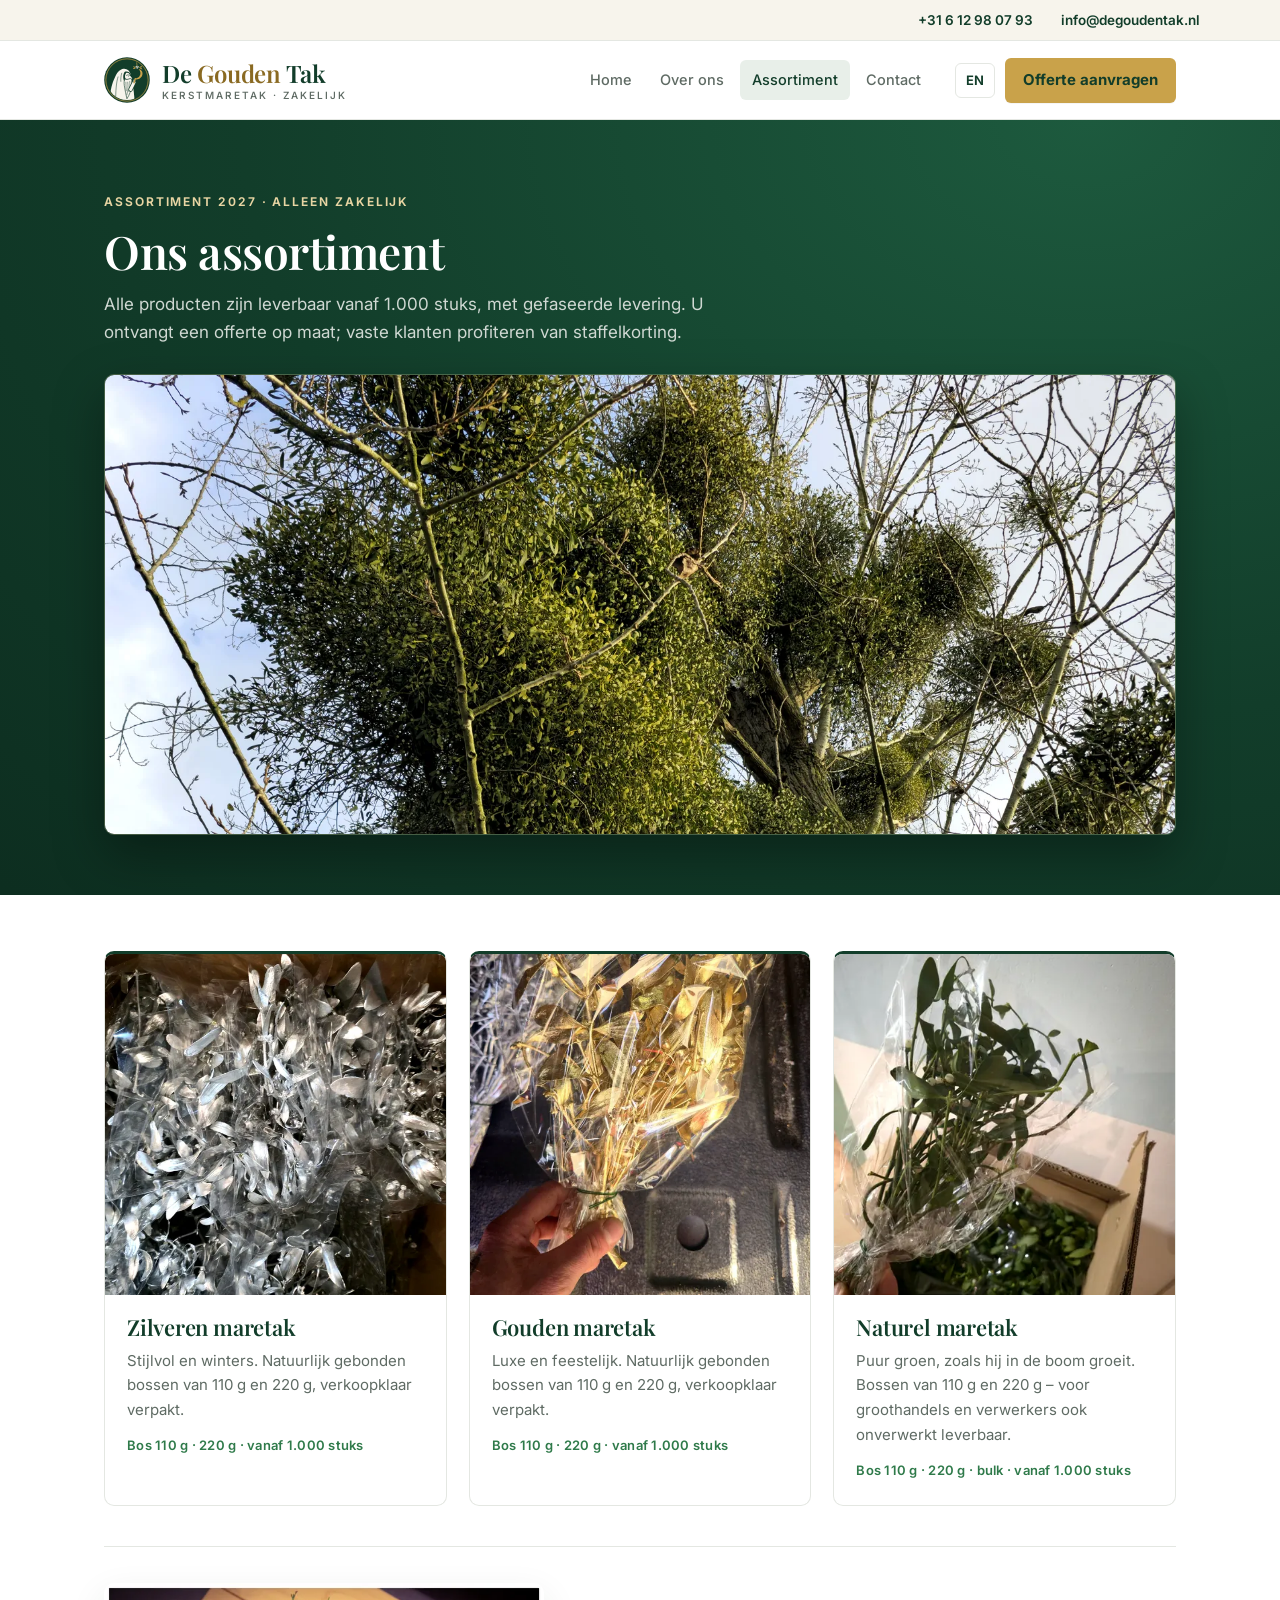
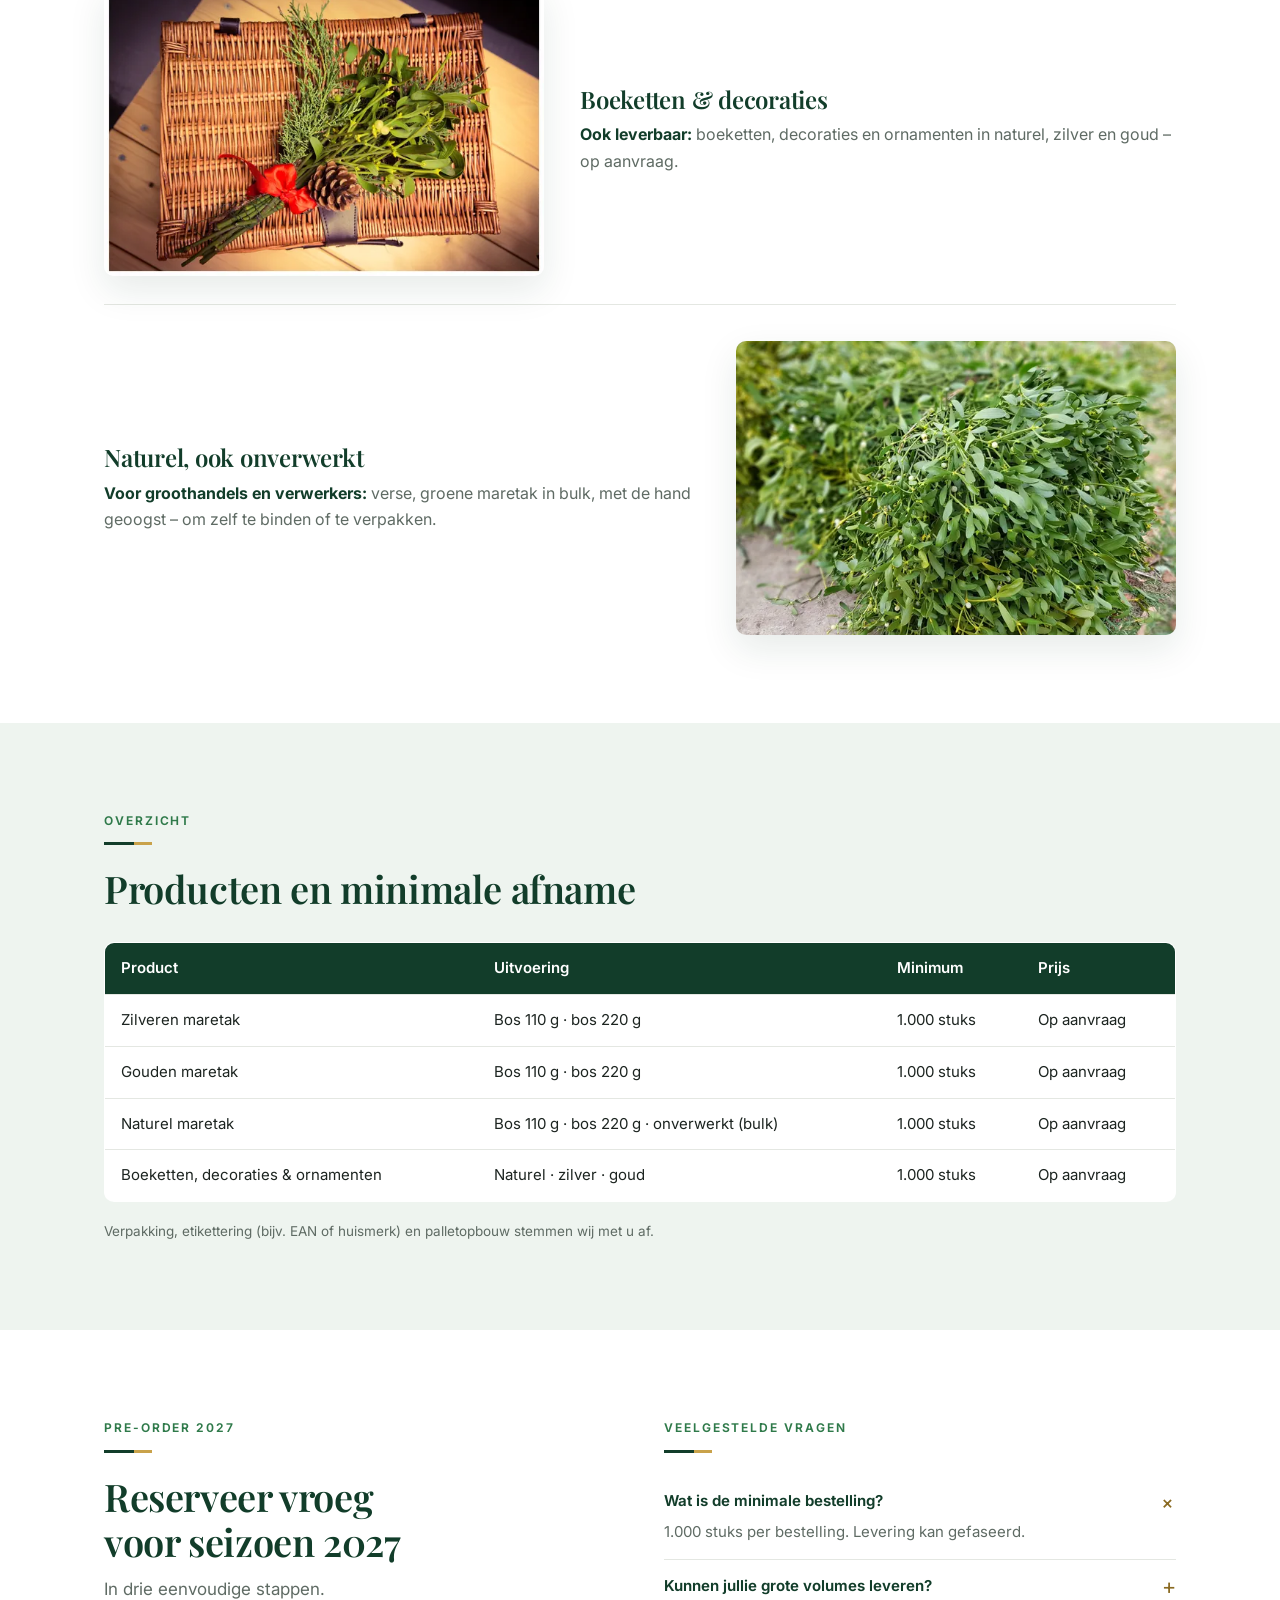
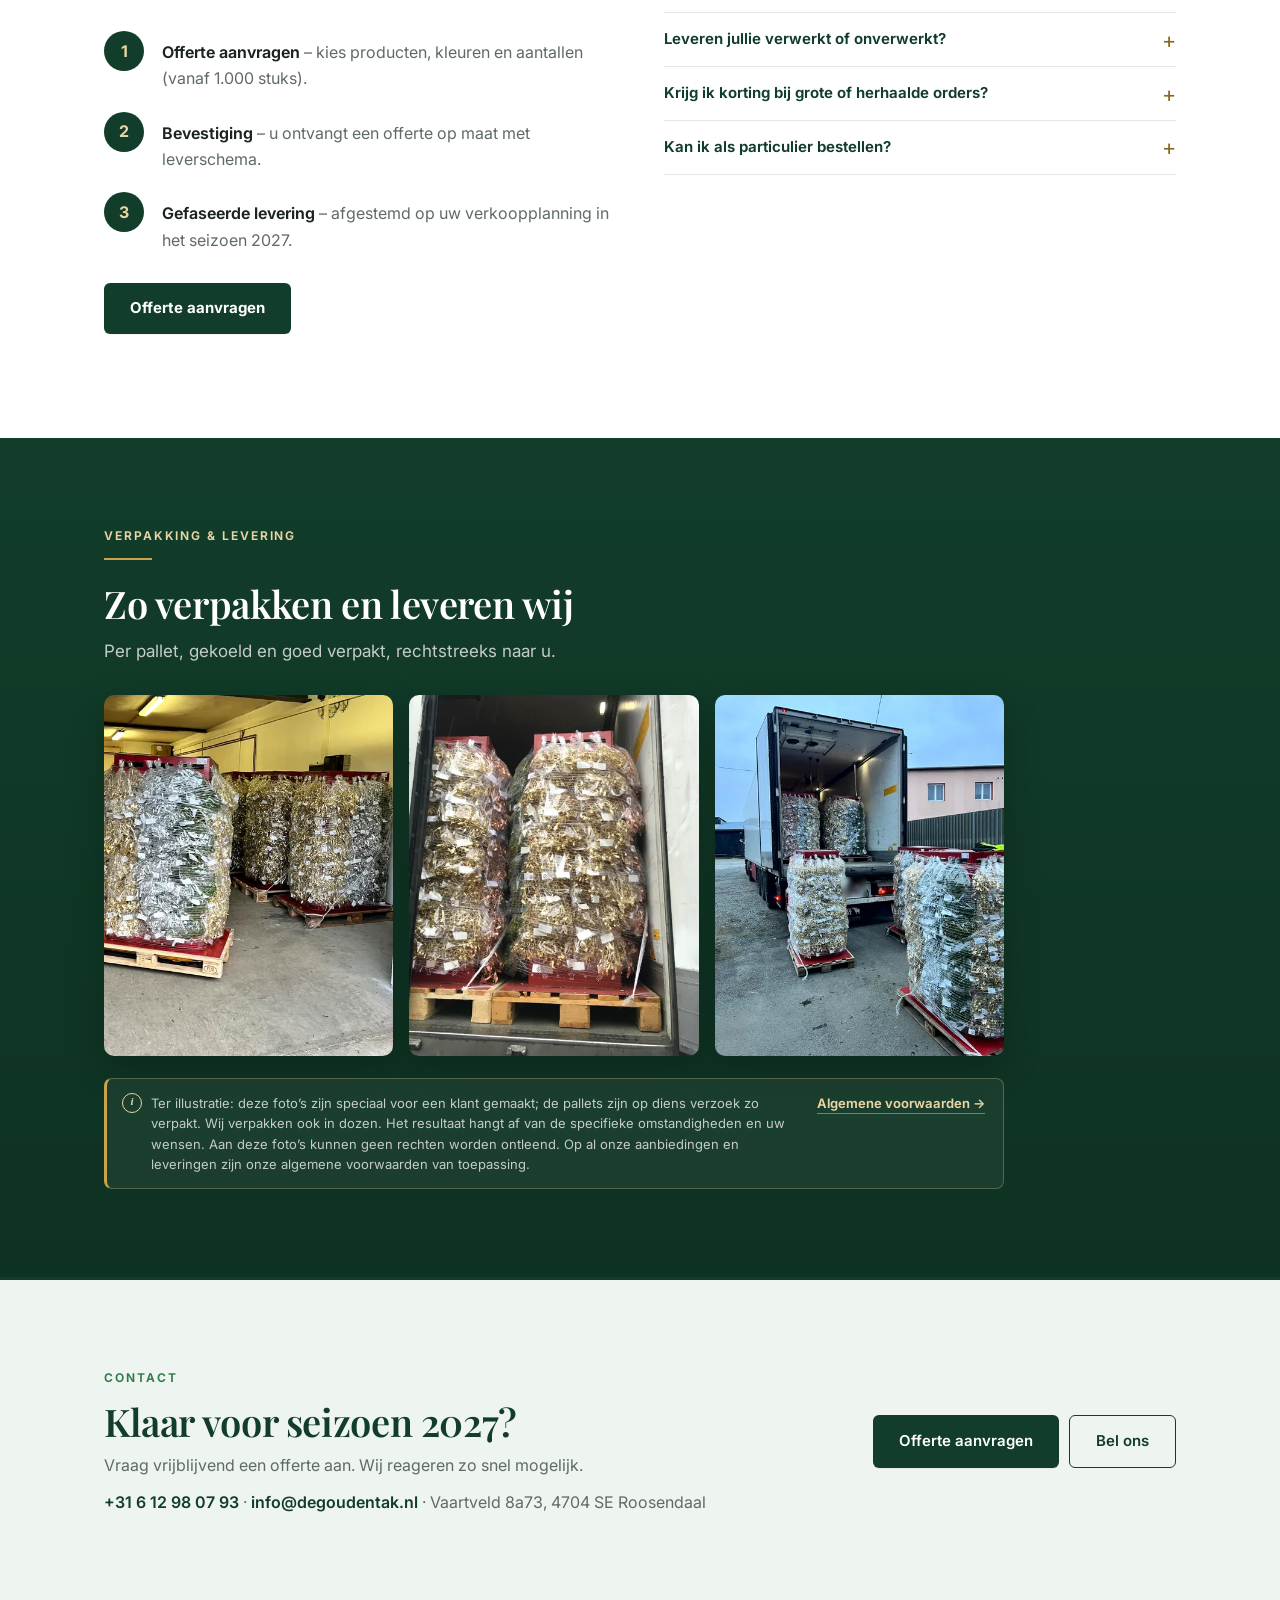
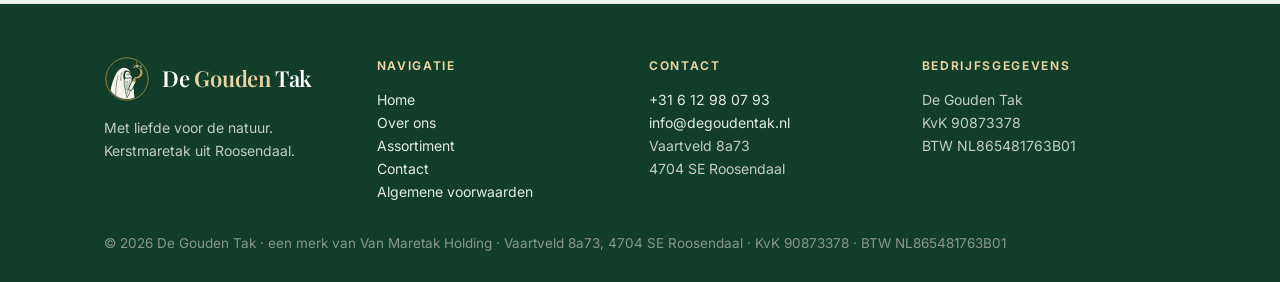
==== assortiment.html @ 0ada5c40 "De Gouden Tak – static site (publish build, no video)" ====
<!doctype html><html lang="nl"><head><meta charset="utf-8"><meta name="viewport" content="width=device-width,initial-scale=1">
<title>Assortiment | De Gouden Tak</title><meta name="description" content="De Gouden Tak levert natuurlijk gebonden kerstmaretak – naturel, zilver en goud – aan retail en groothandel in de Benelux.">
<link rel="preload" href="fonts/playfair-display-var.woff2" as="font" type="font/woff2" crossorigin><link rel="preload" href="fonts/inter-var.woff2" as="font" type="font/woff2" crossorigin>
<link rel="icon" href="brand/favicon.svg" type="image/svg+xml"><link rel="icon" href="brand/favicon.ico" sizes="48x48"><link rel="apple-touch-icon" href="brand/apple-touch-icon.png"><meta name="theme-color" content="#123d2a">
<link rel="stylesheet" href="style.css"><script src="app.js" defer></script></head><body class="pg-inner">
<div class="topbar"><div class="wrap"><a href="tel:+31612980793">+31 6 12 98 07 93</a><a href="mailto:info@degoudentak.nl">info@degoudentak.nl</a></div></div>
<header><div class="wrap"><a class="logo" href="index.html"><img class="emblem" src="brand/druid-emblem.svg" width="46" height="46" alt=""><span class="lt">De <span>Gouden</span> Tak<small><span class="nl">Kerstmaretak · zakelijk</span><span class="en">Christmas mistletoe · B2B</span></small></span></a>
<nav><a href="index.html" class=""><span class="nl">Home</span><span class="en">Home</span></a><a href="over-ons.html" class=""><span class="nl">Over ons</span><span class="en">About us</span></a><a href="assortiment.html" class="active"><span class="nl">Assortiment</span><span class="en">Range</span></a><a href="contact.html" class=""><span class="nl">Contact</span><span class="en">Contact</span></a></nav><div class="hdr-act"><button class="lang" type="button" aria-label="Taal / language">EN</button><a class="btn" href="contact.html"><span class="nl">Offerte aanvragen</span><span class="en">Request a quote</span></a></div></div></header>
<main><section class="page-hero"><div class="wrap"><div class="eyebrow"><span class="nl">Assortiment 2027 · alleen zakelijk</span><span class="en">Range 2027 · business only</span></div><h1><span class="nl">Ons assortiment</span><span class="en">Our range</span></h1>
<p><span class="nl">Alle producten zijn leverbaar vanaf 1.000 stuks, met gefaseerde levering. U ontvangt een offerte op maat; vaste klanten profiteren van staffelkorting.</span><span class="en">All products are available from 1,000 pieces with phased delivery. You receive a tailored quote; regular customers benefit from volume discounts.</span></p>
<div class="ph-img ph-tree"><picture><source type="image/webp" srcset="img/thumb/banner-boom.webp 800w, img/banner-boom.webp 1600w" sizes="(max-width:1200px) 100vw, 1072px"><img src="img/thumb/banner-boom.jpg" srcset="img/thumb/banner-boom.jpg 800w, img/banner-boom.jpg 1600w" sizes="(max-width:1200px) 100vw, 1072px" width="1600" height="683" alt="Maretak hoog in de kruin van een boom" class="" fetchpriority="high" decoding="async"></picture></div></div></section>
<section class="white" style="padding-top:8px"><div class="wrap"><div class="grid3"><article class="card"><figure><picture><source type="image/webp" srcset="img/thumb/c-zilver.webp 600w, img/c-zilver.webp 1184w" sizes="(max-width:980px) 100vw, 360px"><img src="img/thumb/c-zilver.jpg" srcset="img/thumb/c-zilver.jpg 600w, img/c-zilver.jpg 1184w" sizes="(max-width:980px) 100vw, 360px" width="1184" height="1175" alt="Zilveren maretak, verpakt per bos" class="" loading="eager" decoding="async"></picture></figure><div class="body"><h3><span class="nl">Zilveren maretak</span><span class="en">Silver mistletoe</span></h3><p><span class="nl">Stijlvol en winters. Natuurlijk gebonden bossen van 110 g en 220 g, verkoopklaar verpakt.</span><span class="en">Stylish and wintry. Naturally bound bunches of 110 g and 220 g, packed retail-ready.</span></p><p class="spec"><span class="nl">Bos 110 g · 220 g</span><span class="en">Bunch 110 g · 220 g</span> · <span class="nl">vanaf 1.000 stuks</span><span class="en">from 1,000 pcs</span></p></div></article><article class="card"><figure><picture><source type="image/webp" srcset="img/thumb/bos-goud.webp 600w, img/bos-goud.webp 1200w" sizes="(max-width:980px) 100vw, 360px"><img src="img/thumb/bos-goud.jpg" srcset="img/thumb/bos-goud.jpg 600w, img/bos-goud.jpg 1200w" sizes="(max-width:980px) 100vw, 360px" width="1200" height="1130" alt="Gouden bos maretak" class="" loading="eager" decoding="async"></picture></figure><div class="body"><h3><span class="nl">Gouden maretak</span><span class="en">Gold mistletoe</span></h3><p><span class="nl">Luxe en feestelijk. Natuurlijk gebonden bossen van 110 g en 220 g, verkoopklaar verpakt.</span><span class="en">Luxurious and festive. Naturally bound bunches of 110 g and 220 g, packed retail-ready.</span></p><p class="spec"><span class="nl">Bos 110 g · 220 g</span><span class="en">Bunch 110 g · 220 g</span> · <span class="nl">vanaf 1.000 stuks</span><span class="en">from 1,000 pcs</span></p></div></article><article class="card"><figure><picture><source type="image/webp" srcset="img/thumb/bos-naturel.webp 459w, img/bos-naturel.webp 1224w" sizes="(max-width:980px) 100vw, 360px"><img src="img/thumb/bos-naturel.jpg" srcset="img/thumb/bos-naturel.jpg 459w, img/bos-naturel.jpg 1224w" sizes="(max-width:980px) 100vw, 360px" width="1224" height="1600" alt="Naturel groene maretak, gebonden bos in folie" class="" loading="eager" decoding="async"></picture></figure><div class="body"><h3><span class="nl">Naturel maretak</span><span class="en">Natural mistletoe</span></h3><p><span class="nl">Puur groen, zoals hij in de boom groeit. Bossen van 110 g en 220 g – voor groothandels en verwerkers ook onverwerkt leverbaar.</span><span class="en">Pure green, just as it grows in the tree. Bunches of 110 g and 220 g – also available unprocessed for wholesalers and processors.</span></p><p class="spec"><span class="nl">Bos 110 g · 220 g · bulk</span><span class="en">Bunch 110 g · 220 g · bulk</span> · <span class="nl">vanaf 1.000 stuks</span><span class="en">from 1,000 pcs</span></p></div></article></div>
<div class="decor"><figure class=""><picture><source type="image/webp" srcset="img/thumb/decor-dienblad.webp 600w, img/decor-dienblad.webp 1200w" sizes="(max-width:720px) 100vw, 440px"><img src="img/decor-dienblad.jpg" srcset="img/thumb/decor-dienblad.jpg 600w, img/decor-dienblad.jpg 1200w" sizes="(max-width:720px) 100vw, 440px" width="1200" height="800" alt="Bos maretak met dennengroen, rode strik en dennenappel op een rieten mand" loading="eager" decoding="async"></picture></figure><div><h3><span class="nl">Boeketten & decoraties</span><span class="en">Bouquets & decorations</span></h3>
<p><span class="nl"><b>Ook leverbaar:</b> boeketten, decoraties en ornamenten in naturel, zilver en goud – op aanvraag.</span><span class="en"><b>Also available:</b> bouquets, decorations and ornaments in natural, silver and gold – on request.</span></p></div></div>
<div class="decor rev"><div><h3><span class="nl">Naturel, ook onverwerkt</span><span class="en">Natural, also unprocessed</span></h3>
<p><span class="nl"><b>Voor groothandels en verwerkers:</b> verse, groene maretak in bulk, met de hand geoogst – om zelf te binden of te verpakken.</span><span class="en"><b>For wholesalers and processors:</b> fresh green mistletoe in bulk, hand-harvested – to bind or pack yourself.</span></p></div><figure class=""><picture><source type="image/webp" srcset="img/thumb/bulk-onverwerkt.webp 600w, img/bulk-onverwerkt.webp 1600w" sizes="(max-width:720px) 100vw, 440px"><img src="img/bulk-onverwerkt.jpg" srcset="img/thumb/bulk-onverwerkt.jpg 600w, img/bulk-onverwerkt.jpg 1600w" sizes="(max-width:720px) 100vw, 440px" width="1600" height="1429" alt="Vers geoogste, onverwerkte groene maretak" loading="eager" decoding="async"></picture></figure></div></div></section>
<section class="cream"><div class="wrap"><div class="eyebrow"><span class="nl">Overzicht</span><span class="en">Overview</span></div><hr class="rule"><h2><span class="nl">Producten en minimale afname</span><span class="en">Products and minimum order</span></h2><div style="height:20px"></div>
<div class="tbl"><table><tr><th>Product</th><th><span class="nl">Uitvoering</span><span class="en">Format</span></th><th><span class="nl">Minimum</span><span class="en">Minimum</span></th><th><span class="nl">Prijs</span><span class="en">Price</span></th></tr><tr><td><span class="nl">Zilveren maretak</span><span class="en">Silver mistletoe</span></td><td><span class="nl">Bos 110 g · bos 220 g</span><span class="en">Bunch 110 g · bunch 220 g</span></td><td><span class="nl">1.000 stuks</span><span class="en">1,000 pcs</span></td><td><span class="nl">Op aanvraag</span><span class="en">On request</span></td></tr><tr><td><span class="nl">Gouden maretak</span><span class="en">Gold mistletoe</span></td><td><span class="nl">Bos 110 g · bos 220 g</span><span class="en">Bunch 110 g · bunch 220 g</span></td><td><span class="nl">1.000 stuks</span><span class="en">1,000 pcs</span></td><td><span class="nl">Op aanvraag</span><span class="en">On request</span></td></tr><tr><td><span class="nl">Naturel maretak</span><span class="en">Natural mistletoe</span></td><td><span class="nl">Bos 110 g · bos 220 g · onverwerkt (bulk)</span><span class="en">Bunch 110 g · bunch 220 g · unprocessed (bulk)</span></td><td><span class="nl">1.000 stuks</span><span class="en">1,000 pcs</span></td><td><span class="nl">Op aanvraag</span><span class="en">On request</span></td></tr><tr><td><span class="nl">Boeketten, decoraties & ornamenten</span><span class="en">Bouquets, decorations & ornaments</span></td><td><span class="nl">Naturel · zilver · goud</span><span class="en">Natural · silver · gold</span></td><td><span class="nl">1.000 stuks</span><span class="en">1,000 pcs</span></td><td><span class="nl">Op aanvraag</span><span class="en">On request</span></td></tr></table></div>
<p class="note"><span class="nl">Verpakking, etikettering (bijv. EAN of huismerk) en palletopbouw stemmen wij met u af.</span><span class="en">Packaging, labelling (e.g. EAN or private label) and pallet configuration are agreed with you.</span></p></div></section>
<section class="white"><div class="wrap grid2"><div><div class="eyebrow">Pre-order 2027</div><hr class="rule"><h2><span class="nl">Reserveer vroeg voor seizoen 2027</span><span class="en">Reserve early for the 2027 season</span></h2><p class="sec-intro" style="margin-bottom:28px"><span class="nl">In drie eenvoudige stappen.</span><span class="en">In three simple steps.</span></p><ol class="steps">
<li><span class="nl"><b>Offerte aanvragen</b> – kies producten, kleuren en aantallen (vanaf 1.000 stuks).</span><span class="en"><b>Request a quote</b> – choose products, colours and quantities (from 1,000 pieces).</span></li>
<li><span class="nl"><b>Bevestiging</b> – u ontvangt een offerte op maat met leverschema.</span><span class="en"><b>Confirmation</b> – you receive a tailored quote with a delivery schedule.</span></li>
<li><span class="nl"><b>Gefaseerde levering</b> – afgestemd op uw verkoopplanning in het seizoen 2027.</span><span class="en"><b>Phased delivery</b> – aligned with your sales planning for the 2027 season.</span></li></ol>
<p style="margin-top:30px"><a class="btn dark" href="contact.html"><span class="nl">Offerte aanvragen</span><span class="en">Request a quote</span></a></p></div>
<div><div class="eyebrow"><span class="nl">Veelgestelde vragen</span><span class="en">FAQ</span></div><hr class="rule">
<details open><summary><span class="nl">Wat is de minimale bestelling?</span><span class="en">What is the minimum order?</span></summary><span class="nl">1.000 stuks per bestelling. Levering kan gefaseerd.</span><span class="en">1,000 pieces per order. Delivery can be phased.</span></details>
<details><summary><span class="nl">Kunnen jullie grote volumes leveren?</span><span class="en">Can you supply large volumes?</span></summary><span class="nl">Ja, wij kunnen meer dan 100.000 stuks verwerken.</span><span class="en">Yes, we can process over 100,000 pieces.</span></details>
<details><summary><span class="nl">Leveren jullie verwerkt of onverwerkt?</span><span class="en">Do you supply processed or unprocessed?</span></summary><span class="nl">Beide. Geef uw voorkeur aan in de offerteaanvraag.</span><span class="en">Both. State your preference in the quote request.</span></details>
<details><summary><span class="nl">Krijg ik korting bij grote of herhaalde orders?</span><span class="en">Do I get a discount on large or repeat orders?</span></summary><span class="nl">Ja, vaste klanten ontvangen staffelkorting.</span><span class="en">Yes, regular customers receive volume discounts.</span></details>
<details><summary><span class="nl">Kan ik als particulier bestellen?</span><span class="en">Can I order as a private person?</span></summary><span class="nl">Nee, wij leveren uitsluitend aan bedrijven.</span><span class="en">No, we supply businesses only.</span></details></div></div></section>
<section class="pallets pal-bottom"><div class="wrap"><div class="eyebrow"><span class="nl">Verpakking & levering</span><span class="en">Packing & delivery</span></div><hr class="rule"><h2><span class="nl">Zo verpakken en leveren wij</span><span class="en">How we pack and deliver</span></h2>
<p class="sec-intro"><span class="nl">Per pallet, gekoeld en goed verpakt, rechtstreeks naar u.</span><span class="en">By the pallet, refrigerated and well packed, straight to you.</span></p>
<div class="pal-strip"><figure class=""><picture><source type="image/webp" srcset="img/thumb/palet-magazijn.webp 480w, img/palet-magazijn.webp 880w" sizes="(max-width:720px) 80vw, 360px"><img src="img/palet-magazijn.jpg" srcset="img/thumb/palet-magazijn.jpg 480w, img/palet-magazijn.jpg 880w" sizes="(max-width:720px) 80vw, 360px" width="880" height="1100" alt="Pallets met gouden en zilveren maretakbossen in ons magazijn" loading="eager" decoding="async"></picture></figure><figure class=""><picture><source type="image/webp" srcset="img/thumb/palet-trailer.webp 480w, img/palet-trailer.webp 880w" sizes="(max-width:720px) 80vw, 360px"><img src="img/palet-trailer.jpg" srcset="img/thumb/palet-trailer.jpg 480w, img/palet-trailer.jpg 880w" sizes="(max-width:720px) 80vw, 360px" width="880" height="1100" alt="Twee volle pallets maretak in een koelwagen" loading="eager" decoding="async"></picture></figure><figure class=""><picture><source type="image/webp" srcset="img/thumb/palet-laden.webp 480w, img/palet-laden.webp 880w" sizes="(max-width:720px) 80vw, 360px"><img src="img/palet-laden.jpg" srcset="img/thumb/palet-laden.jpg 480w, img/palet-laden.jpg 880w" sizes="(max-width:720px) 80vw, 360px" width="880" height="1100" alt="Pallets maretak worden buiten in de vrachtwagen geladen" loading="eager" decoding="async"></picture></figure></div><div class="pal-legal"><p><span class="nl">Ter illustratie: deze foto’s zijn speciaal voor een klant gemaakt; de pallets zijn op diens verzoek zo verpakt. Wij verpakken ook in dozen. Het resultaat hangt af van de specifieke omstandigheden en uw wensen. Aan deze foto’s kunnen geen rechten worden ontleend. Op al onze aanbiedingen en leveringen zijn onze algemene voorwaarden van toepassing.</span><span class="en">For illustration only: these photos were taken specially for a customer; the pallets were packed this way at their request. We also pack in boxes. The result depends on the specific circumstances and your wishes. No rights can be derived from these photos. Our general terms and conditions apply to all our offers and deliveries.</span></p>
<a href="voorwaarden.html"><span class="nl">Algemene voorwaarden</span><span class="en">General terms and conditions</span> →</a></div></div></section>
<section class="band"><div class="wrap inner"><div><div class="eyebrow">Contact</div><h2><span class="nl">Klaar voor seizoen 2027?</span><span class="en">Ready for the 2027 season?</span></h2>
<p><span class="nl">Vraag vrijblijvend een offerte aan. Wij reageren zo snel mogelijk.</span><span class="en">Request a no-obligation quote. We will get back to you as soon as possible.</span></p>
<p style="margin-top:10px"><a href="tel:+31612980793">+31 6 12 98 07 93</a> · <a href="mailto:info@degoudentak.nl">info@degoudentak.nl</a> · Vaartveld 8a73, 4704 SE Roosendaal</p></div>
<div class="acts"><a class="btn dark" href="contact.html"><span class="nl">Offerte aanvragen</span><span class="en">Request a quote</span></a><a class="btn ghost-ink" href="tel:+31612980793"><span class="nl">Bel ons</span><span class="en">Call us</span></a></div></div></section></main>
<footer><div class="wrap"><div class="grid4">
<div><div class="logo"><img class="emblem" src="brand/druid-emblem.svg" width="44" height="44" alt=""><span class="lt">De <span>Gouden</span> Tak</span></div><p><span class="nl">Met liefde voor de natuur.<br>Kerstmaretak uit Roosendaal.</span><span class="en">With love for nature.<br>Christmas mistletoe from Roosendaal.</span></p></div>
<div><h4><span class="nl">Navigatie</span><span class="en">Navigation</span></h4><a href="index.html"><span class="nl">Home</span><span class="en">Home</span></a><br><a href="over-ons.html"><span class="nl">Over ons</span><span class="en">About us</span></a><br><a href="assortiment.html"><span class="nl">Assortiment</span><span class="en">Range</span></a><br><a href="contact.html"><span class="nl">Contact</span><span class="en">Contact</span></a><br><a href="voorwaarden.html"><span class="nl">Algemene voorwaarden</span><span class="en">Terms and conditions</span></a></div>
<div><h4>Contact</h4><a href="tel:+31612980793">+31 6 12 98 07 93</a><br><a href="mailto:info@degoudentak.nl">info@degoudentak.nl</a><br>Vaartveld 8a73<br>4704 SE Roosendaal</div>
<div><h4><span class="nl">Bedrijfsgegevens</span><span class="en">Company details</span></h4>De Gouden Tak<br><span class="nl">KvK</span><span class="en">CoC</span> 90873378<br><span class="nl">BTW</span><span class="en">VAT</span> NL865481763B01</div>
</div><p class="note">© 2026 De Gouden Tak · <span class="nl">een merk van</span><span class="en">a brand of</span> Van Maretak Holding · Vaartveld 8a73, 4704 SE Roosendaal · <span class="nl">KvK</span><span class="en">CoC</span> 90873378 · <span class="nl">BTW</span><span class="en">VAT</span> NL865481763B01</p></div></footer>
</body></html>
---- style.css ----
@font-face{font-family:"Playfair Display";src:url(fonts/playfair-display-var.woff2) format("woff2-variations"),url(fonts/playfair-display-var.woff2) format("woff2");font-weight:400 900;font-style:normal;font-display:swap}
@font-face{font-family:"Playfair Display";src:url(fonts/playfair-display-italic-var.woff2) format("woff2-variations"),url(fonts/playfair-display-italic-var.woff2) format("woff2");font-weight:400 900;font-style:italic;font-display:swap}
@font-face{font-family:Inter;src:url(fonts/inter-var.woff2) format("woff2-variations"),url(fonts/inter-var.woff2) format("woff2");font-weight:100 900;font-style:normal;font-display:swap}

:root{
  --green:#123d2a; --green-mid:#1a4f37; --green-soft:#e8efe9;
  --gold:#c9a24a; --gold-soft:#e8d5a3; --gold-ink:#8a6a22;
  --cream:#f7f4ec; --cream2:#fbf9f3; --white:#fff;
  --ink:#1c2420; --muted:#5f6b64; --line:#e4e7e2;
  --r:10px; --shadow:0 14px 36px rgba(18,61,42,.10);
  --space: clamp(48px, 7vw, 88px);
}
*{box-sizing:border-box}html{scroll-behavior:smooth}
body{margin:0;font-family:Inter,system-ui,sans-serif;color:var(--ink);background:#fff;line-height:1.65;font-size:16px;-webkit-font-smoothing:antialiased}
h1,h2,h3{text-wrap:balance}
h1,h2,h3,.logo{font-family:"Playfair Display",Georgia,serif;font-weight:600;line-height:1.18;letter-spacing:-.01em}
a{color:inherit}img{max-width:100%;height:auto;display:block}
.wrap{max-width:1120px;margin:auto;padding:0 24px}
.eyebrow{color:var(--gold-ink);text-transform:uppercase;letter-spacing:.16em;font-size:12px;font-weight:650;margin:0 0 12px}

/* top */
.topbar{background:var(--cream);border-bottom:1px solid var(--line);font-size:13.5px}
.topbar .wrap{display:flex;justify-content:flex-end;gap:28px;padding:9px 0;flex-wrap:wrap}
.topbar a{color:var(--green);text-decoration:none;font-weight:600}.topbar a:hover{color:var(--gold-ink)}
header{background:var(--white);border-bottom:1px solid var(--line);position:sticky;top:0;z-index:20}
header .wrap{display:flex;align-items:center;justify-content:space-between;height:78px;gap:16px}
.logo{display:flex;align-items:center;gap:12px;text-decoration:none;color:var(--green);font-size:24px}
.logo .emblem{width:46px;height:46px;flex:none}
.logo .lt>span{color:var(--gold-ink)}
.logo small{display:block;font-family:Inter,system-ui,sans-serif;font-size:10px;letter-spacing:.2em;text-transform:uppercase;color:var(--muted);font-weight:550;margin-top:2px}
nav{display:flex;align-items:center;gap:4px}
nav a{padding:8px 12px;text-decoration:none;font-size:14.5px;font-weight:500;color:var(--muted);border-radius:6px}
nav a:hover,nav a.active{color:var(--green);background:var(--green-soft)}
.lang{margin-left:6px;border:1px solid var(--line);background:var(--white);color:var(--green);border-radius:6px;padding:6px 10px;cursor:pointer;font:inherit;font-size:13px;font-weight:650}
.lang:hover{border-color:var(--gold)}

.btn{display:inline-flex;align-items:center;justify-content:center;gap:8px;background:var(--gold);color:var(--green);padding:13px 26px;border-radius:6px;font-weight:700;text-decoration:none;border:0;cursor:pointer;font-size:15px;font-family:inherit;transition:background .15s,transform .15s,box-shadow .15s;box-shadow:0 1px 0 rgba(0,0,0,.04)}
.btn:hover{background:var(--gold-soft);transform:translateY(-1px)}
.btn.ghost{background:transparent;border:1.5px solid rgba(255,255,255,.55);color:#fff;box-shadow:none}
.btn.ghost:hover{background:rgba(255,255,255,.12);border-color:#fff}
.btn.ghost-ink{background:transparent;border:1.5px solid var(--green);color:var(--green);box-shadow:none}
.btn.ghost-ink:hover{background:var(--green-soft)}
.btn.dark{background:var(--green);color:#fff}.btn.dark:hover{background:var(--green-mid)}
.hdr-act{display:flex;align-items:center;gap:10px}.hdr-act .btn{padding:10px 18px}
header nav{margin-left:auto}

/* hero – full bleed */
.hero{position:relative;min-height:min(78vh,720px);display:flex;align-items:flex-end;color:#fff;overflow:hidden;background:var(--green)}
.hero-media{position:absolute;inset:0}
.hero-media picture,.hero-media img{width:100%;height:100%;object-fit:cover}
.hero-media:after{content:"";position:absolute;inset:0;background:linear-gradient(90deg,rgba(10,30,20,.78) 0%,rgba(10,30,20,.55) 42%,rgba(10,30,20,.18) 75%,rgba(10,30,20,.10) 100%),linear-gradient(0deg,rgba(10,30,20,.45) 0%,rgba(10,30,20,0) 45%)}
.hero .wrap{position:relative;z-index:1;padding:96px 24px 72px;width:100%}
.hero .eyebrow{color:var(--gold-soft)}
.hero h1{font-size:clamp(34px,5.2vw,56px);margin:0 0 16px;max-width:18ch;text-shadow:0 2px 24px rgba(0,0,0,.25)}
.hero .lead{font-size:clamp(16px,1.5vw,19px);max-width:38ch;color:#f0f3f0;margin:0 0 28px;font-weight:450}
.hero .actions{display:flex;flex-wrap:wrap;gap:12px;align-items:center}
.hero .actions .ghost{font-weight:600;font-size:14.5px;padding:12px 18px}

/* sections */
section{padding:var(--space) 0}
section.cream{background:var(--cream)}
section.white{background:var(--white)}
section h2{font-size:clamp(28px,3.4vw,38px);margin:0 0 10px;color:var(--green)}
.sec-intro{max-width:54ch;color:var(--muted);margin:0 0 36px;font-size:17px}
.rule{width:48px;height:2px;background:var(--gold);margin:0 0 22px;border:0}

.grid3{display:grid;grid-template-columns:repeat(3,1fr);gap:22px}
.grid4{display:grid;grid-template-columns:repeat(4,1fr);gap:18px}
.grid2{display:grid;grid-template-columns:1fr 1fr;gap:48px;align-items:start}

.card{background:var(--white);border:1px solid var(--line);border-radius:var(--r);overflow:hidden;display:flex;flex-direction:column}
.card.pad{padding:28px}
.card h3{margin:0;font-size:22px;color:var(--green);display:flex;align-items:center;gap:10px}
.card p{margin:8px 0 0;color:var(--muted);font-size:15px}
.card .body{padding:20px 22px 24px}
.card figure{margin:0}
.card figure img{width:100%;aspect-ratio:1/1;object-fit:cover}
.dot{width:14px;height:14px;border-radius:50%;flex:none;box-shadow:0 0 0 1px rgba(0,0,0,.08)}
.dot.g{background:#2f7a4a}.dot.s{background:linear-gradient(135deg,#e6e9ec,#9aa1a7)}.dot.au{background:linear-gradient(135deg,#f0d78c,#b8892f)}

.note{font-size:13.5px;color:var(--muted);margin:18px 0 0}

/* steps */
.steps{counter-reset:s;list-style:none;padding:0;margin:0;display:grid;gap:20px}
.steps li{counter-increment:s;padding:8px 0 0 58px;min-height:40px;position:relative;color:var(--muted)}
.steps li:before{content:counter(s);position:absolute;left:0;top:0;width:40px;height:40px;border-radius:50%;background:var(--gold);color:var(--green);font-weight:700;font-family:Inter,system-ui,sans-serif;font-size:16px;display:flex;align-items:center;justify-content:center}
.steps b{color:var(--ink);font-weight:650}
.preorder{display:grid;grid-template-columns:1.1fr .9fr;gap:48px;align-items:center}
.preorder figure{margin:0;border-radius:var(--r);overflow:hidden;box-shadow:var(--shadow)}
.preorder figure img{width:100%;aspect-ratio:4/3;object-fit:cover}

/* story strip */
.story figure{margin:0}
.story figure img{width:100%;aspect-ratio:4/5;object-fit:cover;border-radius:var(--r)}
.story figcaption{font-size:13.5px;color:var(--muted);margin-top:10px;line-height:1.45}
.story figcaption b{color:var(--green);font-weight:650;display:block;margin-bottom:2px;font-size:14px}

/* contact band */
.band{background:var(--cream);border-top:1px solid var(--line);border-bottom:1px solid var(--line)}
.band .inner{display:flex;flex-wrap:wrap;align-items:center;justify-content:space-between;gap:24px}
.band h2{margin:0 0 8px}
.band p{margin:0;color:var(--muted)}
.band .acts{display:flex;flex-wrap:wrap;gap:10px}

/* page hero (inner pages) */
.page-hero{padding:clamp(40px,6vw,64px) 0 clamp(28px,4vw,40px);background:var(--white)}
.page-hero h1{font-size:clamp(32px,4vw,46px);color:var(--green);margin:0 0 12px}
.page-hero p{max-width:58ch;color:var(--muted);margin:0 0 28px;font-size:17px}
.page-hero .ph-img{border-radius:var(--r);overflow:hidden;margin-top:8px}
.page-hero .ph-img img{width:100%;aspect-ratio:21/9;object-fit:cover}

/* forms / tables */
form label{display:block;font-size:13.5px;font-weight:650;margin:14px 0 5px;color:var(--green)}
form input,form select,form textarea{width:100%;padding:11px 12px;border:1px solid #cdd3cd;border-radius:6px;font:inherit;background:#fff}
form input:focus,form select:focus,form textarea:focus{outline:2px solid var(--gold-soft);border-color:var(--gold)}
.row{display:grid;grid-template-columns:1fr 1fr;gap:16px}
table{width:100%;border-collapse:collapse;font-size:15px;background:#fff;border-radius:var(--r);overflow:hidden;border:1px solid var(--line)}
th,td{text-align:left;padding:13px 16px;border-bottom:1px solid var(--line)}
th{background:var(--green);color:#fff;font-weight:600}tr:last-child td{border-bottom:0}
.tbl{overflow-x:auto}
details{border-bottom:1px solid var(--line);padding:14px 0}summary{font-weight:650;cursor:pointer;color:var(--green)}

.who{font-size:15px;color:var(--muted);padding:18px 0 0;border-top:1px solid var(--line);margin:32px 0 0}
.who b{color:var(--green);font-weight:650}

footer{background:var(--green);color:#c5ccc7;padding:52px 0 28px;font-size:14px}
footer .grid4 h4{color:var(--gold-soft);margin:0 0 12px;font-family:Inter,system-ui,sans-serif;font-size:12px;letter-spacing:.14em;text-transform:uppercase;font-weight:650}
footer a{color:#e4ebe6;text-decoration:none}footer a:hover{color:var(--gold-soft)}
footer .logo{color:#fff;font-size:22px;margin-bottom:8px}
footer .logo .lt>span{color:var(--gold-soft)}
footer .note{color:#8a958e;margin-top:28px}
.mock{position:fixed;bottom:12px;right:12px;background:#b3261e;color:#fff;font-size:11px;padding:5px 9px;border-radius:4px;z-index:9;opacity:.85;letter-spacing:.02em}

body:not(.en) .en{display:none}body.en .nl{display:none}

@media (max-width:980px){
  .grid3,.preorder,.grid2{grid-template-columns:1fr;gap:28px}
  .grid4{grid-template-columns:1fr 1fr}
  .hero{min-height:min(70vh,620px)}
  .hero .wrap{padding:56px 24px 48px}
}
@media (max-width:720px){
  header .wrap{height:auto;padding:12px 20px 8px;flex-wrap:wrap;gap:10px}
  header nav{order:3;width:100%;margin:0 -8px;overflow-x:auto;white-space:nowrap;-webkit-overflow-scrolling:touch}
  nav a{padding:7px 10px;font-size:14px}
  .hdr-act .btn{display:none}
  .hero{min-height:560px}
  .hero-media:after{background:linear-gradient(180deg,rgba(10,30,20,.30) 0%,rgba(10,30,20,.62) 45%,rgba(10,30,20,.88) 100%)}
  .hero .wrap{padding:120px 20px 40px}
  .card figure img{aspect-ratio:4/3}
  footer .grid4{grid-template-columns:1fr 1fr;gap:28px 20px}footer .grid4>div:first-child{grid-column:1/-1}
  .topbar .wrap{justify-content:center;gap:8px 18px;font-size:12.5px}
  .grid4.story{grid-template-columns:1fr 1fr}
  .row{grid-template-columns:1fr}
  .band .inner{flex-direction:column;align-items:flex-start}
  .page-hero .ph-img img{aspect-ratio:4/3}
}
@media (max-width:480px){
  .logo{font-size:20px}.logo .emblem{width:40px;height:40px}
  .grid4.story{gap:12px}
}
.checks{list-style:none;padding:0;margin:18px 0 0}.checks li{position:relative;padding:10px 0 10px 28px;border-top:1px solid var(--line);color:var(--muted);font-size:15px}
.checks li:first-child{border-top:0}.checks li:before{content:"";position:absolute;left:2px;top:17px;width:12px;height:7px;border-left:2px solid var(--gold);border-bottom:2px solid var(--gold);transform:rotate(-45deg)}
.spec{font-size:13px!important;color:var(--gold-ink)!important;font-weight:600;letter-spacing:.02em;margin-top:12px!important}
.dl{display:grid;grid-template-columns:110px 1fr;gap:10px 16px;margin:0;font-size:15px}.dl dt{color:var(--muted);font-weight:600;font-size:13.5px}.dl dd{margin:0}.dl a{color:var(--green);font-weight:600;text-decoration:none}.dl a:hover{color:var(--gold-ink)}
.band a{color:var(--green);font-weight:600;text-decoration:none}.band a.btn.dark{color:#fff}

/* about split hero */
.page-hero.split .grid2{align-items:center;gap:56px}
.page-hero.split .ph-fig{margin:0;border-radius:var(--r);overflow:hidden;box-shadow:var(--shadow)}
.page-hero.split .ph-fig img{width:100%;aspect-ratio:4/5;max-height:560px;object-fit:cover}
/* FAQ */
summary{list-style:none;display:flex;justify-content:space-between;align-items:center;gap:16px}
summary::-webkit-details-marker{display:none}
summary:after{content:"+";font-weight:400;font-size:22px;line-height:1;color:var(--gold-ink);transition:transform .2s}
details[open] summary:after{transform:rotate(45deg)}
details p,details>span{display:block}
details{color:var(--muted);font-size:15px}
details[open] summary{margin-bottom:6px}
.card{transition:box-shadow .2s,transform .2s}.card:hover{box-shadow:var(--shadow)}
.story figure img{transition:transform .4s}.story figure:hover img{transform:scale(1.015)}
/* pallet strip (home) */
section.pallets{background:var(--green);color:#e4ebe6}
.pallets .eyebrow{color:var(--gold-soft)}
.pallets h2{color:#fff}
.pallets .sec-intro{color:#c5ccc7;margin-bottom:30px}
.pal-strip{display:grid;grid-template-columns:repeat(3,1fr);gap:16px}
.pal-strip figure{margin:0;border-radius:var(--r);overflow:hidden;box-shadow:0 14px 36px rgba(0,0,0,.22);background:#0d2e20}
.pal-strip img{width:100%;height:100%;aspect-ratio:4/5;object-fit:cover}
@media (max-width:720px){
  .pal-strip{grid-template-columns:none;grid-auto-flow:column;grid-auto-columns:78%;overflow-x:auto;scroll-snap-type:x mandatory;-webkit-overflow-scrolling:touch;gap:12px;margin:0 -20px;padding:0 20px 6px;scroll-padding:0 20px}
  .pal-strip figure{scroll-snap-align:start}
}
/* 3-up story strip */
.grid3.story{gap:20px}
@media (max-width:980px){.grid3.story{grid-template-columns:repeat(3,1fr);gap:14px}}
@media (max-width:720px){
  .grid3.story{grid-template-columns:none;grid-auto-flow:column;grid-auto-columns:72%;overflow-x:auto;scroll-snap-type:x mandatory;-webkit-overflow-scrolling:touch;margin:0 -20px;padding:0 20px 6px;scroll-padding:0 20px}
  .grid3.story figure{scroll-snap-align:start}
}
/* pallet hero: keep text readable */
.hero-media img{object-position:center 40%}
/* sfeer gallery (home) */
.sfeer-grid{display:grid;grid-template-columns:2fr 1fr 1fr;grid-template-rows:250px 250px;grid-template-areas:"a b d" "a c d";gap:14px}
.sfeer-grid figure{margin:0;position:relative;border-radius:var(--r);overflow:hidden;background:var(--line)}
.sfeer-grid img{position:absolute;inset:0;width:100%;height:100%;object-fit:cover}
.sfeer-grid .g-a{grid-area:a}.sfeer-grid .g-b{grid-area:b}.sfeer-grid .g-c{grid-area:c}.sfeer-grid .g-d{grid-area:d}
@media (max-width:720px){
  .sfeer-grid{grid-template-columns:1fr 1fr;grid-template-rows:none;grid-template-areas:"a a" "b d" "c d";gap:10px}
  .sfeer-grid .g-a,.sfeer-grid .g-b,.sfeer-grid .g-c{aspect-ratio:1/1}
}
/* decorations block (assortiment) */
.decor{display:grid;grid-template-columns:minmax(0,440px) 1fr;gap:36px;align-items:center;margin-top:40px;padding-top:36px;border-top:1px solid var(--line)}
.decor figure{margin:0;border-radius:var(--r);overflow:hidden;box-shadow:var(--shadow)}
.decor img{width:100%;aspect-ratio:3/2;object-fit:cover}
.decor h3{margin:0 0 8px;font-size:24px;color:var(--green)}
.decor p{margin:0;color:var(--muted)}.decor b{color:var(--green)}
@media (max-width:720px){.decor{grid-template-columns:1fr;gap:20px}}
.page-hero .ph-silver img{aspect-ratio:21/9;object-position:50% 45%}
@media(max-width:720px){.page-hero .ph-silver img{aspect-ratio:4/3}}
.pal-small .pal-strip{max-width:900px}

/* ===== Legal block under pallet photos (all pages) ===== */
.pal-legal{margin:22px 0 0;max-width:900px;display:flex;flex-wrap:wrap;align-items:flex-start;gap:6px 22px;padding:14px 18px 14px 44px;position:relative;border:1px solid rgba(232,213,163,.28);border-left:3px solid var(--gold);border-radius:8px;background:rgba(255,255,255,.05);font-size:13px;line-height:1.55;color:#c5ccc7}
.pal-legal:before{content:"i";position:absolute;left:15px;top:14px;width:18px;height:18px;border-radius:50%;border:1.5px solid var(--gold-soft);color:var(--gold-soft);font:italic 700 11px/15px Georgia,serif;text-align:center}
.pal-legal p{margin:0;flex:1 1 520px}
.pal-legal a{color:var(--gold-soft);font-weight:650;text-decoration:none;white-space:nowrap;border-bottom:1px solid rgba(232,213,163,.45)}
.pal-legal a:hover{color:#fff;border-color:#fff}

/* ===== Green design – inner pages only (index unchanged) ===== */
body.pg-inner{--leaf:#2f7a4a;--green-tint:#eef4ef}
.pg-inner .eyebrow{color:var(--leaf)}
.pg-inner .rule{background:linear-gradient(90deg,var(--green) 0 62%,var(--gold) 62% 100%);height:3px}
.pg-inner section.cream{background:var(--green-tint)}
.pg-inner .page-hero{background:radial-gradient(120% 140% at 85% 0%,#1d5a3e 0%,var(--green) 55%,#0d2e20 100%);color:#e4ebe6;padding:clamp(44px,6vw,72px) 0 clamp(40px,5vw,60px)}
.pg-inner .page-hero h1{color:#fff}
.pg-inner .page-hero p{color:#cfd8d2}
.pg-inner .page-hero .eyebrow{color:var(--gold-soft)}
.pg-inner .page-hero .btn.dark{background:var(--gold);color:var(--green)}.pg-inner .page-hero .btn.dark:hover{background:var(--gold-soft)}
.pg-inner .page-hero .ph-img,.pg-inner .page-hero .ph-fig{box-shadow:0 20px 50px rgba(0,0,0,.35);border:1px solid rgba(232,213,163,.25)}
.page-hero .ph-tree img{aspect-ratio:21/9;object-position:50% 45%}
@media(max-width:720px){.page-hero .ph-tree img{aspect-ratio:4/3}}
.page-hero.ph-contact .ph-fig img{aspect-ratio:4/3;max-height:420px}
.pg-inner .card{border-top:3px solid var(--green)}
.pg-inner .card h3{color:var(--green)}
.pg-inner .spec{color:var(--leaf)!important}
.pg-inner .checks li:before{border-color:var(--leaf)}
.pg-inner .steps li:before{background:var(--green);color:var(--gold-soft)}
.pg-inner .band{background:var(--green-tint);border-top:3px solid var(--green)}
.pg-inner .btn:not(.dark):not(.ghost):not(.ghost-ink){background:var(--gold)}
.pg-inner details summary{color:var(--green)}
.pg-inner .story figcaption b{color:var(--green)}
.pg-inner .decor h3{color:var(--green)}
.decor.rev{grid-template-columns:1fr minmax(0,440px);margin-top:28px}
@media (max-width:720px){.decor.rev{grid-template-columns:1fr}.decor.rev figure{order:-1}}
.pg-inner .pal-bottom{background:linear-gradient(180deg,var(--green) 0%,#0e3222 100%)}
.pal-bottom .pal-strip{max-width:900px}
/* terms page */
.concept{display:inline-block;background:#b3261e;color:#fff;font-size:12.5px;font-weight:700;letter-spacing:.06em;text-transform:uppercase;padding:6px 12px;border-radius:4px;margin:0 0 18px}
.terms{counter-reset:a;list-style:none;padding:0;margin:0;max-width:820px}
.terms li{counter-increment:a;position:relative;padding:0 0 22px 52px;margin:0 0 22px;border-bottom:1px solid var(--line)}
.terms li:before{content:counter(a);position:absolute;left:0;top:0;width:34px;height:34px;border-radius:50%;background:var(--green);color:var(--gold-soft);font-weight:700;display:flex;align-items:center;justify-content:center;font-size:14px}
.terms h3{margin:4px 0 6px;font-size:20px;color:var(--green)}
.terms p{margin:0;color:var(--muted);font-size:15px}
.terms-doc{max-width:820px}
.terms-doc h2{font-size:clamp(20px,2.2vw,24px);margin:34px 0 10px;padding-top:22px;border-top:1px solid var(--line);color:var(--green)}
.terms-doc h2:first-child{margin-top:0;padding-top:0;border-top:0}
.terms-doc p,.terms-doc li{color:#3c4741;font-size:15.5px;margin:0 0 8px}
.terms-doc ol,.terms-doc ul{padding-left:24px;margin:0 0 8px}
.terms-doc li::marker{color:var(--leaf,#2f7a4a);font-weight:700}
.terms-doc b{color:var(--green)}
.terms-hr{border:0;height:3px;background:linear-gradient(90deg,var(--green) 0 62%,var(--gold) 62%);width:80px;margin:40px 0 10px}
.terms-en{background:var(--green-tint,#eef4ef);border-left:3px solid var(--green);padding:10px 14px;border-radius:6px;color:var(--green);font-weight:600}
.pg-inner .pallets .eyebrow{color:var(--gold-soft)}
.pg-inner .pallets .rule{background:var(--gold);height:2px}
.pg-inner .page-hero + section.white{padding-top:clamp(36px,5vw,56px)!important}

/* ===== Video passages (home): inline drone clips, native controls ===== */
.vid-frame{position:relative;border-radius:var(--r);overflow:hidden;background:#0d2e20;box-shadow:0 20px 50px rgba(0,0,0,.28);border:1px solid rgba(232,213,163,.30);aspect-ratio:16/9}
.vid-frame video{display:block;width:100%;height:100%;object-fit:cover;background:#0d2e20}
section.aerial{background:radial-gradient(120% 140% at 85% 0%,#1d5a3e 0%,var(--green) 55%,#0d2e20 100%);color:#e4ebe6}
.aerial .eyebrow{color:var(--gold-soft)}.aerial h2{color:#fff}.aerial .sec-intro{color:#cfd8d2;margin-bottom:30px}
.aerial .vid-frame{max-width:1072px}
.vid-cap{font-size:13px;color:#9fb0a6;margin:12px 0 0}
.vid-split .grid2{grid-template-columns:.85fr 1.15fr;align-items:center}
.vid-split .sec-intro{margin-bottom:0}
@media (max-width:980px){.vid-split .grid2{grid-template-columns:1fr;gap:24px}}
@media (max-width:720px){.vid-frame{margin:0 -4px}}

/* ===== Home hero with drone video as main visual (no text over video) ===== */
section.hero-vid{background:radial-gradient(120% 140% at 85% 0%,#1d5a3e 0%,var(--green) 55%,#0d2e20 100%);color:#fff;padding:clamp(40px,5.5vw,72px) 0 clamp(44px,6vw,80px)}
.hv-grid{display:grid;grid-template-columns:.82fr 1.18fr;gap:clamp(28px,4vw,56px);align-items:center}
.hero-vid .eyebrow{color:var(--gold-soft)}
.hero-vid h1{font-size:clamp(34px,4.6vw,54px);margin:0 0 16px;color:#fff}
.hero-vid .lead{font-size:clamp(16px,1.5vw,19px);max-width:38ch;color:#dfe7e1;margin:0 0 28px;font-weight:450}
.hero-vid .actions{display:flex;flex-wrap:wrap;gap:12px;align-items:center}
.hero-vid .actions .ghost{font-weight:600;font-size:14.5px;padding:12px 18px}
.hv-media{margin:0}
.hv-media .vid-frame{box-shadow:0 24px 60px rgba(0,0,0,.38)}
.hv-media figcaption{font-size:12.5px;color:#9fb0a6;margin-top:10px;letter-spacing:.02em}
@media (max-width:980px){.hv-grid{grid-template-columns:1fr;gap:26px}.hv-media{order:-1}}
@media (max-width:720px){section.hero-vid{padding:20px 0 40px}.hv-media figcaption{font-size:12px}}
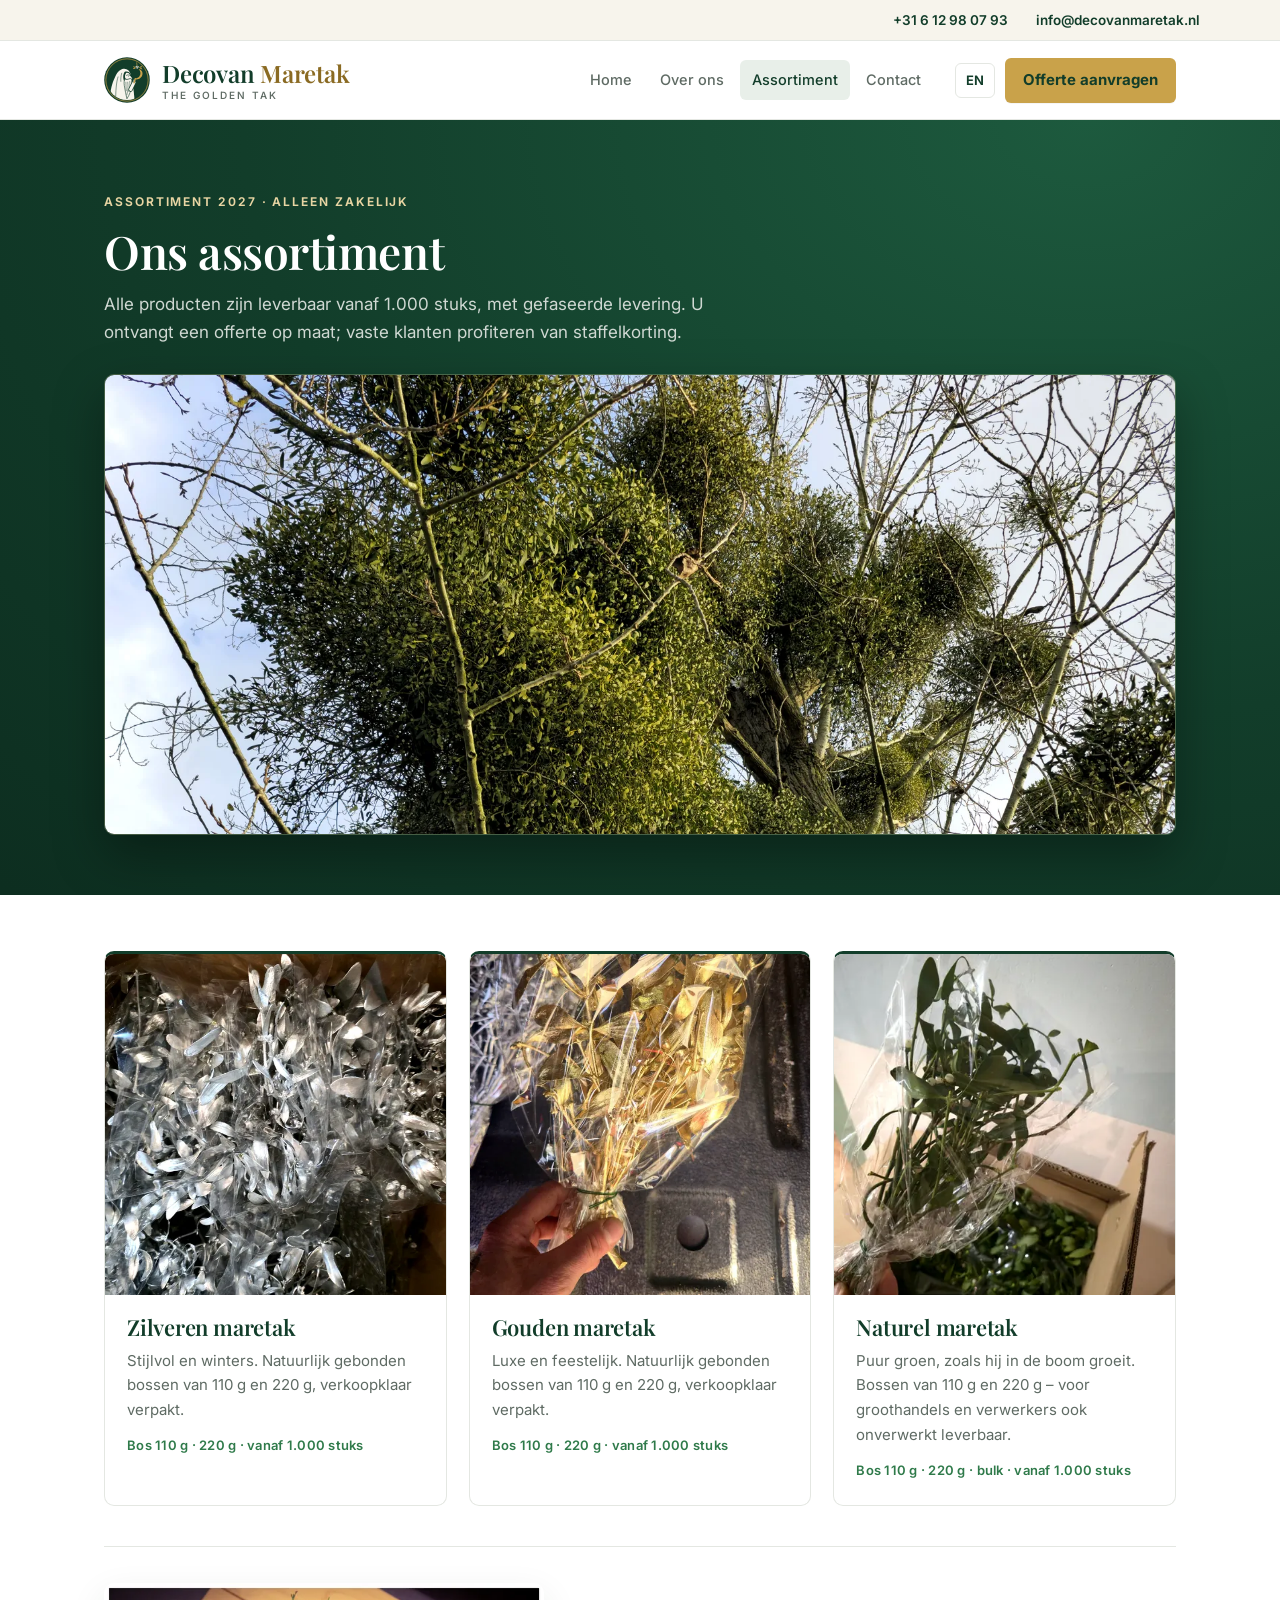
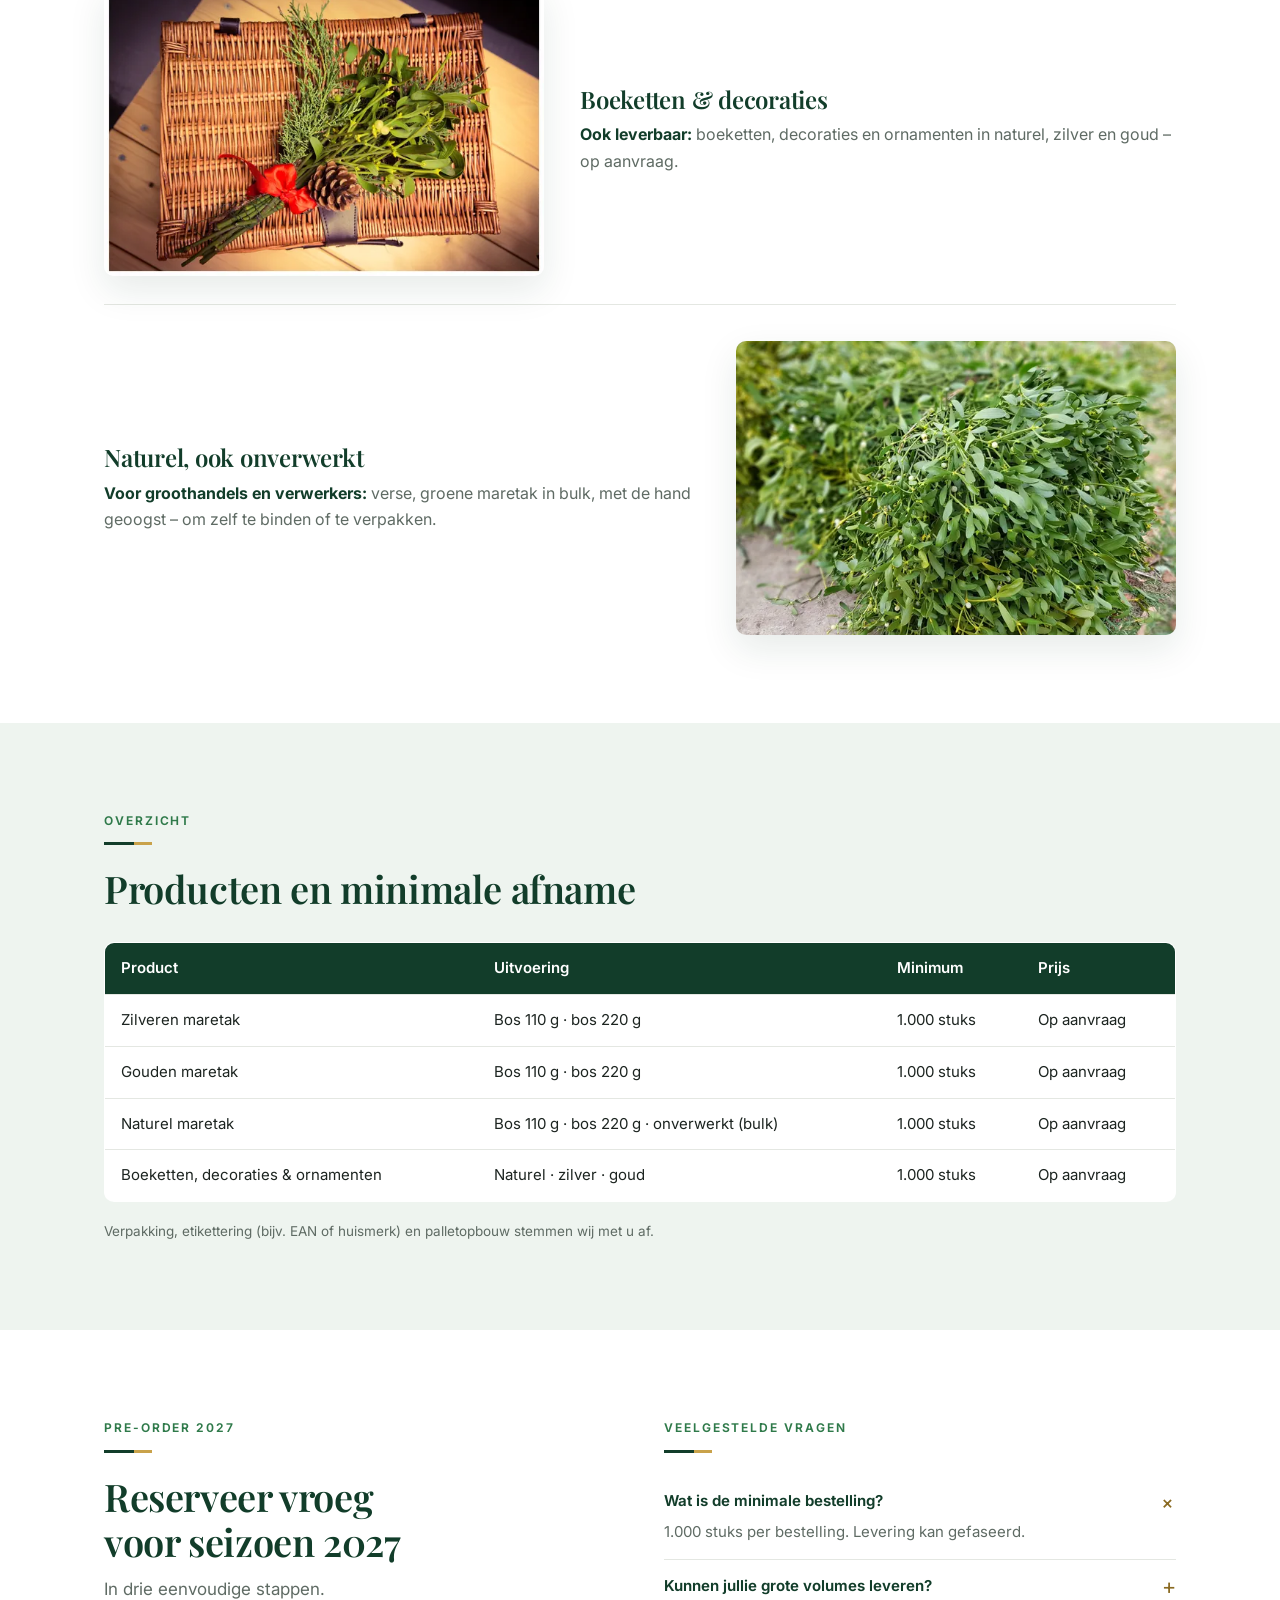
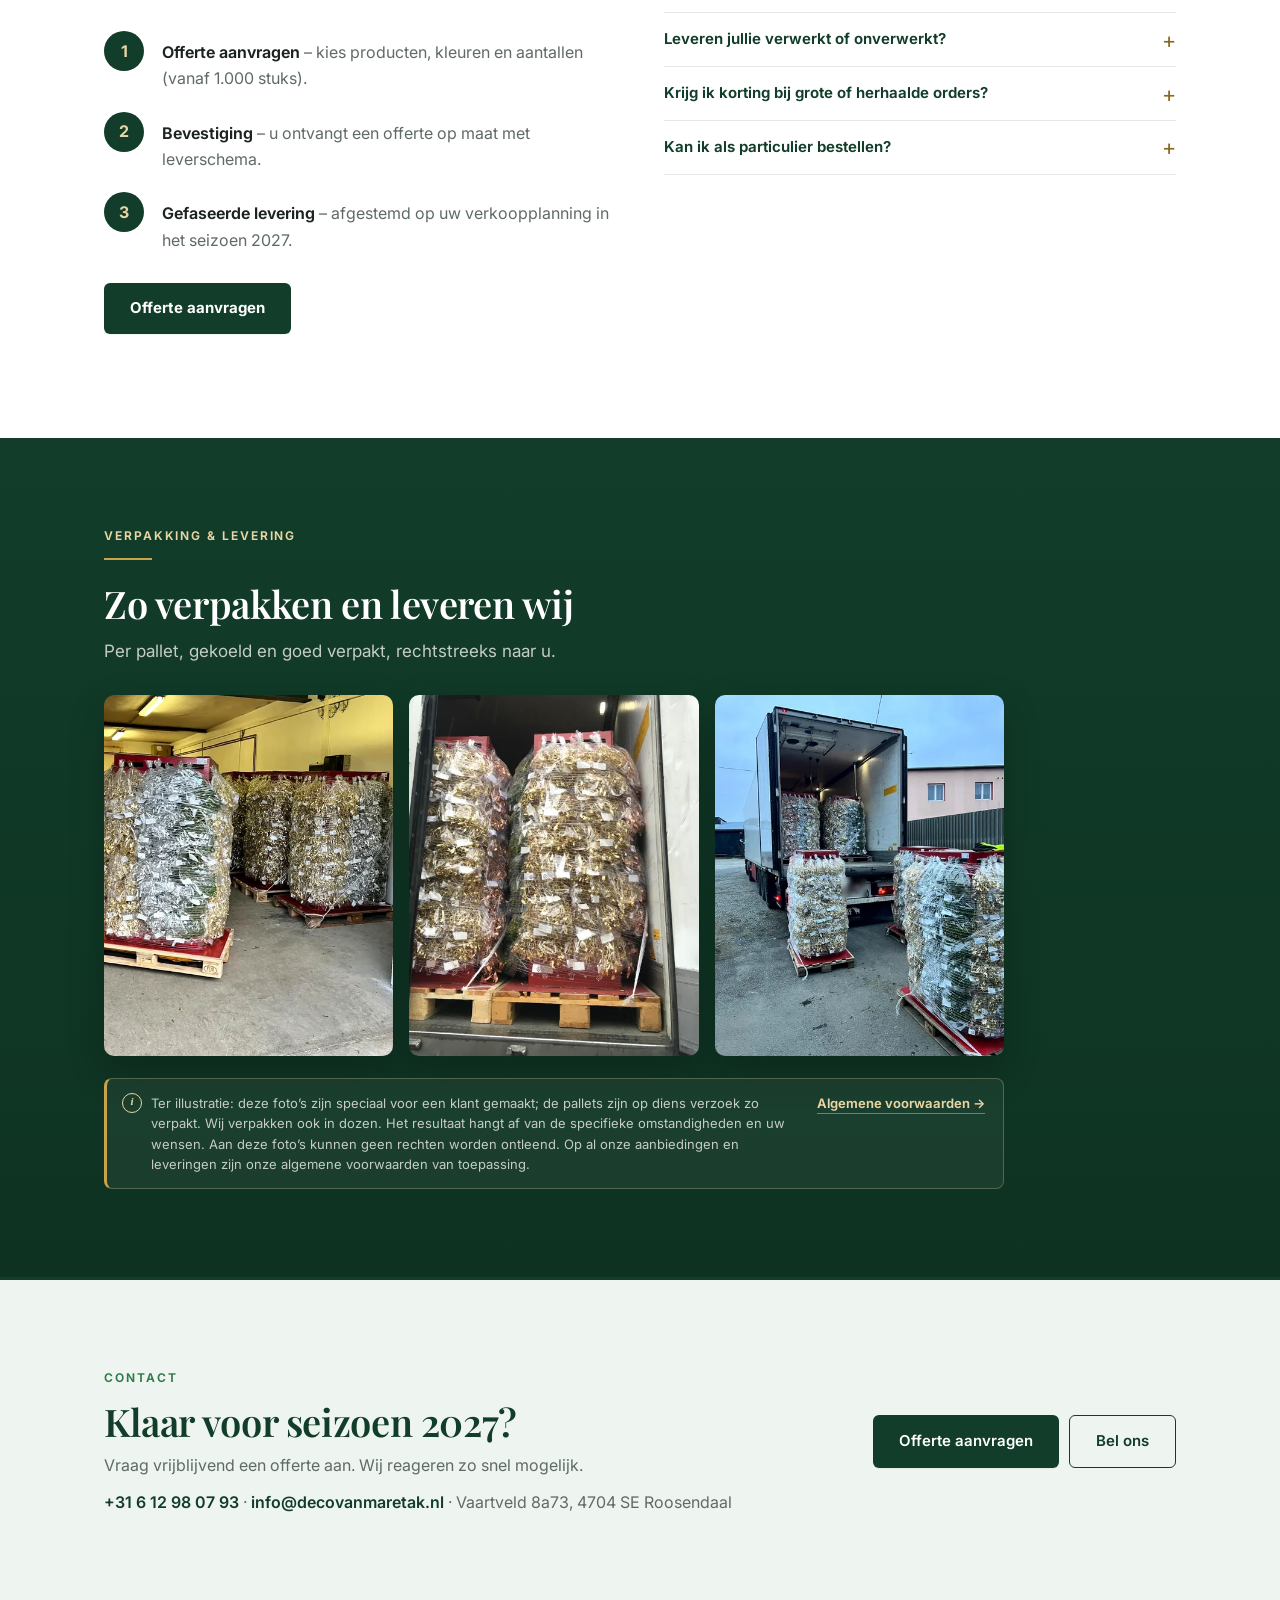
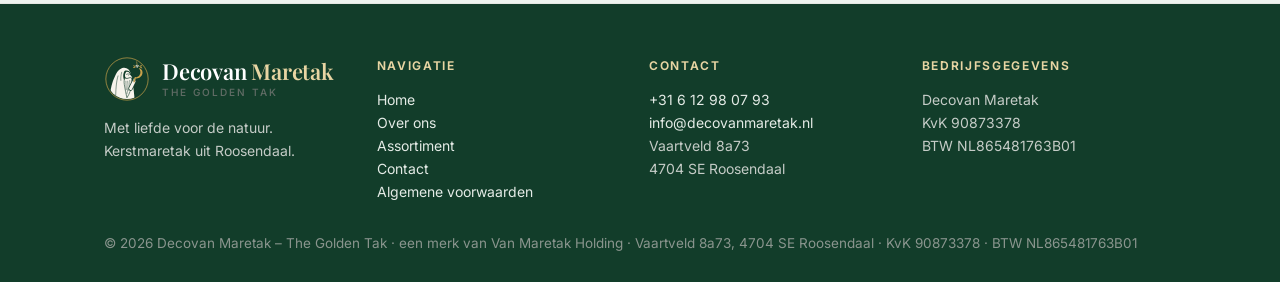
==== commit ebb0b0ec: "Rebrand: Decovan Maretak – The Golden Tak; info@decovanmaretak.nl (publish build, no video)" ====
--- a/assortiment.html
+++ b/assortiment.html
@@ -1,10 +1,11 @@
 <!doctype html><html lang="nl"><head><meta charset="utf-8"><meta name="viewport" content="width=device-width,initial-scale=1">
-<title>Assortiment | De Gouden Tak</title><meta name="description" content="De Gouden Tak levert natuurlijk gebonden kerstmaretak – naturel, zilver en goud – aan retail en groothandel in de Benelux.">
+<title>Assortiment | Decovan Maretak – The Golden Tak</title><meta name="description" content="Decovan Maretak – The Golden Tak – levert natuurlijk gebonden kerstmaretak – naturel, zilver en goud – aan retail en groothandel in de Benelux.">
+<meta property="og:type" content="website"><meta property="og:site_name" content="Decovan Maretak – The Golden Tak"><meta property="og:title" content="Assortiment | Decovan Maretak – The Golden Tak"><meta property="og:description" content="Decovan Maretak – The Golden Tak – levert natuurlijk gebonden kerstmaretak – naturel, zilver en goud – aan retail en groothandel in de Benelux."><meta property="og:locale" content="nl_NL"><meta property="og:locale:alternate" content="en_GB"><meta name="twitter:card" content="summary">
 <link rel="preload" href="fonts/playfair-display-var.woff2" as="font" type="font/woff2" crossorigin><link rel="preload" href="fonts/inter-var.woff2" as="font" type="font/woff2" crossorigin>
 <link rel="icon" href="brand/favicon.svg" type="image/svg+xml"><link rel="icon" href="brand/favicon.ico" sizes="48x48"><link rel="apple-touch-icon" href="brand/apple-touch-icon.png"><meta name="theme-color" content="#123d2a">
 <link rel="stylesheet" href="style.css"><script src="app.js" defer></script></head><body class="pg-inner">
-<div class="topbar"><div class="wrap"><a href="tel:+31612980793">+31 6 12 98 07 93</a><a href="mailto:info@degoudentak.nl">info@degoudentak.nl</a></div></div>
-<header><div class="wrap"><a class="logo" href="index.html"><img class="emblem" src="brand/druid-emblem.svg" width="46" height="46" alt=""><span class="lt">De <span>Gouden</span> Tak<small><span class="nl">Kerstmaretak · zakelijk</span><span class="en">Christmas mistletoe · B2B</span></small></span></a>
+<div class="topbar"><div class="wrap"><a href="tel:+31612980793">+31 6 12 98 07 93</a><a href="mailto:info@decovanmaretak.nl">info@decovanmaretak.nl</a></div></div>
+<header><div class="wrap"><a class="logo" href="index.html"><img class="emblem" src="brand/druid-emblem.svg" width="46" height="46" alt=""><span class="lt">Decovan <span>Maretak</span><small>The Golden Tak</small></span></a>
 <nav><a href="index.html" class=""><span class="nl">Home</span><span class="en">Home</span></a><a href="over-ons.html" class=""><span class="nl">Over ons</span><span class="en">About us</span></a><a href="assortiment.html" class="active"><span class="nl">Assortiment</span><span class="en">Range</span></a><a href="contact.html" class=""><span class="nl">Contact</span><span class="en">Contact</span></a></nav><div class="hdr-act"><button class="lang" type="button" aria-label="Taal / language">EN</button><a class="btn" href="contact.html"><span class="nl">Offerte aanvragen</span><span class="en">Request a quote</span></a></div></div></header>
 <main><section class="page-hero"><div class="wrap"><div class="eyebrow"><span class="nl">Assortiment 2027 · alleen zakelijk</span><span class="en">Range 2027 · business only</span></div><h1><span class="nl">Ons assortiment</span><span class="en">Our range</span></h1>
 <p><span class="nl">Alle producten zijn leverbaar vanaf 1.000 stuks, met gefaseerde levering. U ontvangt een offerte op maat; vaste klanten profiteren van staffelkorting.</span><span class="en">All products are available from 1,000 pieces with phased delivery. You receive a tailored quote; regular customers benefit from volume discounts.</span></p>
@@ -34,12 +35,12 @@
 <a href="voorwaarden.html"><span class="nl">Algemene voorwaarden</span><span class="en">General terms and conditions</span> →</a></div></div></section>
 <section class="band"><div class="wrap inner"><div><div class="eyebrow">Contact</div><h2><span class="nl">Klaar voor seizoen 2027?</span><span class="en">Ready for the 2027 season?</span></h2>
 <p><span class="nl">Vraag vrijblijvend een offerte aan. Wij reageren zo snel mogelijk.</span><span class="en">Request a no-obligation quote. We will get back to you as soon as possible.</span></p>
-<p style="margin-top:10px"><a href="tel:+31612980793">+31 6 12 98 07 93</a> · <a href="mailto:info@degoudentak.nl">info@degoudentak.nl</a> · Vaartveld 8a73, 4704 SE Roosendaal</p></div>
+<p style="margin-top:10px"><a href="tel:+31612980793">+31 6 12 98 07 93</a> · <a href="mailto:info@decovanmaretak.nl">info@decovanmaretak.nl</a> · Vaartveld 8a73, 4704 SE Roosendaal</p></div>
 <div class="acts"><a class="btn dark" href="contact.html"><span class="nl">Offerte aanvragen</span><span class="en">Request a quote</span></a><a class="btn ghost-ink" href="tel:+31612980793"><span class="nl">Bel ons</span><span class="en">Call us</span></a></div></div></section></main>
 <footer><div class="wrap"><div class="grid4">
-<div><div class="logo"><img class="emblem" src="brand/druid-emblem.svg" width="44" height="44" alt=""><span class="lt">De <span>Gouden</span> Tak</span></div><p><span class="nl">Met liefde voor de natuur.<br>Kerstmaretak uit Roosendaal.</span><span class="en">With love for nature.<br>Christmas mistletoe from Roosendaal.</span></p></div>
+<div><div class="logo"><img class="emblem" src="brand/druid-emblem.svg" width="44" height="44" alt=""><span class="lt">Decovan <span>Maretak</span><small>The Golden Tak</small></span></div><p><span class="nl">Met liefde voor de natuur.<br>Kerstmaretak uit Roosendaal.</span><span class="en">With love for nature.<br>Christmas mistletoe from Roosendaal.</span></p></div>
 <div><h4><span class="nl">Navigatie</span><span class="en">Navigation</span></h4><a href="index.html"><span class="nl">Home</span><span class="en">Home</span></a><br><a href="over-ons.html"><span class="nl">Over ons</span><span class="en">About us</span></a><br><a href="assortiment.html"><span class="nl">Assortiment</span><span class="en">Range</span></a><br><a href="contact.html"><span class="nl">Contact</span><span class="en">Contact</span></a><br><a href="voorwaarden.html"><span class="nl">Algemene voorwaarden</span><span class="en">Terms and conditions</span></a></div>
-<div><h4>Contact</h4><a href="tel:+31612980793">+31 6 12 98 07 93</a><br><a href="mailto:info@degoudentak.nl">info@degoudentak.nl</a><br>Vaartveld 8a73<br>4704 SE Roosendaal</div>
-<div><h4><span class="nl">Bedrijfsgegevens</span><span class="en">Company details</span></h4>De Gouden Tak<br><span class="nl">KvK</span><span class="en">CoC</span> 90873378<br><span class="nl">BTW</span><span class="en">VAT</span> NL865481763B01</div>
-</div><p class="note">© 2026 De Gouden Tak · <span class="nl">een merk van</span><span class="en">a brand of</span> Van Maretak Holding · Vaartveld 8a73, 4704 SE Roosendaal · <span class="nl">KvK</span><span class="en">CoC</span> 90873378 · <span class="nl">BTW</span><span class="en">VAT</span> NL865481763B01</p></div></footer>
+<div><h4>Contact</h4><a href="tel:+31612980793">+31 6 12 98 07 93</a><br><a href="mailto:info@decovanmaretak.nl">info@decovanmaretak.nl</a><br>Vaartveld 8a73<br>4704 SE Roosendaal</div>
+<div><h4><span class="nl">Bedrijfsgegevens</span><span class="en">Company details</span></h4>Decovan Maretak<br><span class="nl">KvK</span><span class="en">CoC</span> 90873378<br><span class="nl">BTW</span><span class="en">VAT</span> NL865481763B01</div>
+</div><p class="note">© 2026 Decovan Maretak – The Golden Tak · <span class="nl">een merk van</span><span class="en">a brand of</span> Van Maretak Holding · Vaartveld 8a73, 4704 SE Roosendaal · <span class="nl">KvK</span><span class="en">CoC</span> 90873378 · <span class="nl">BTW</span><span class="en">VAT</span> NL865481763B01</p></div></footer>
 </body></html>
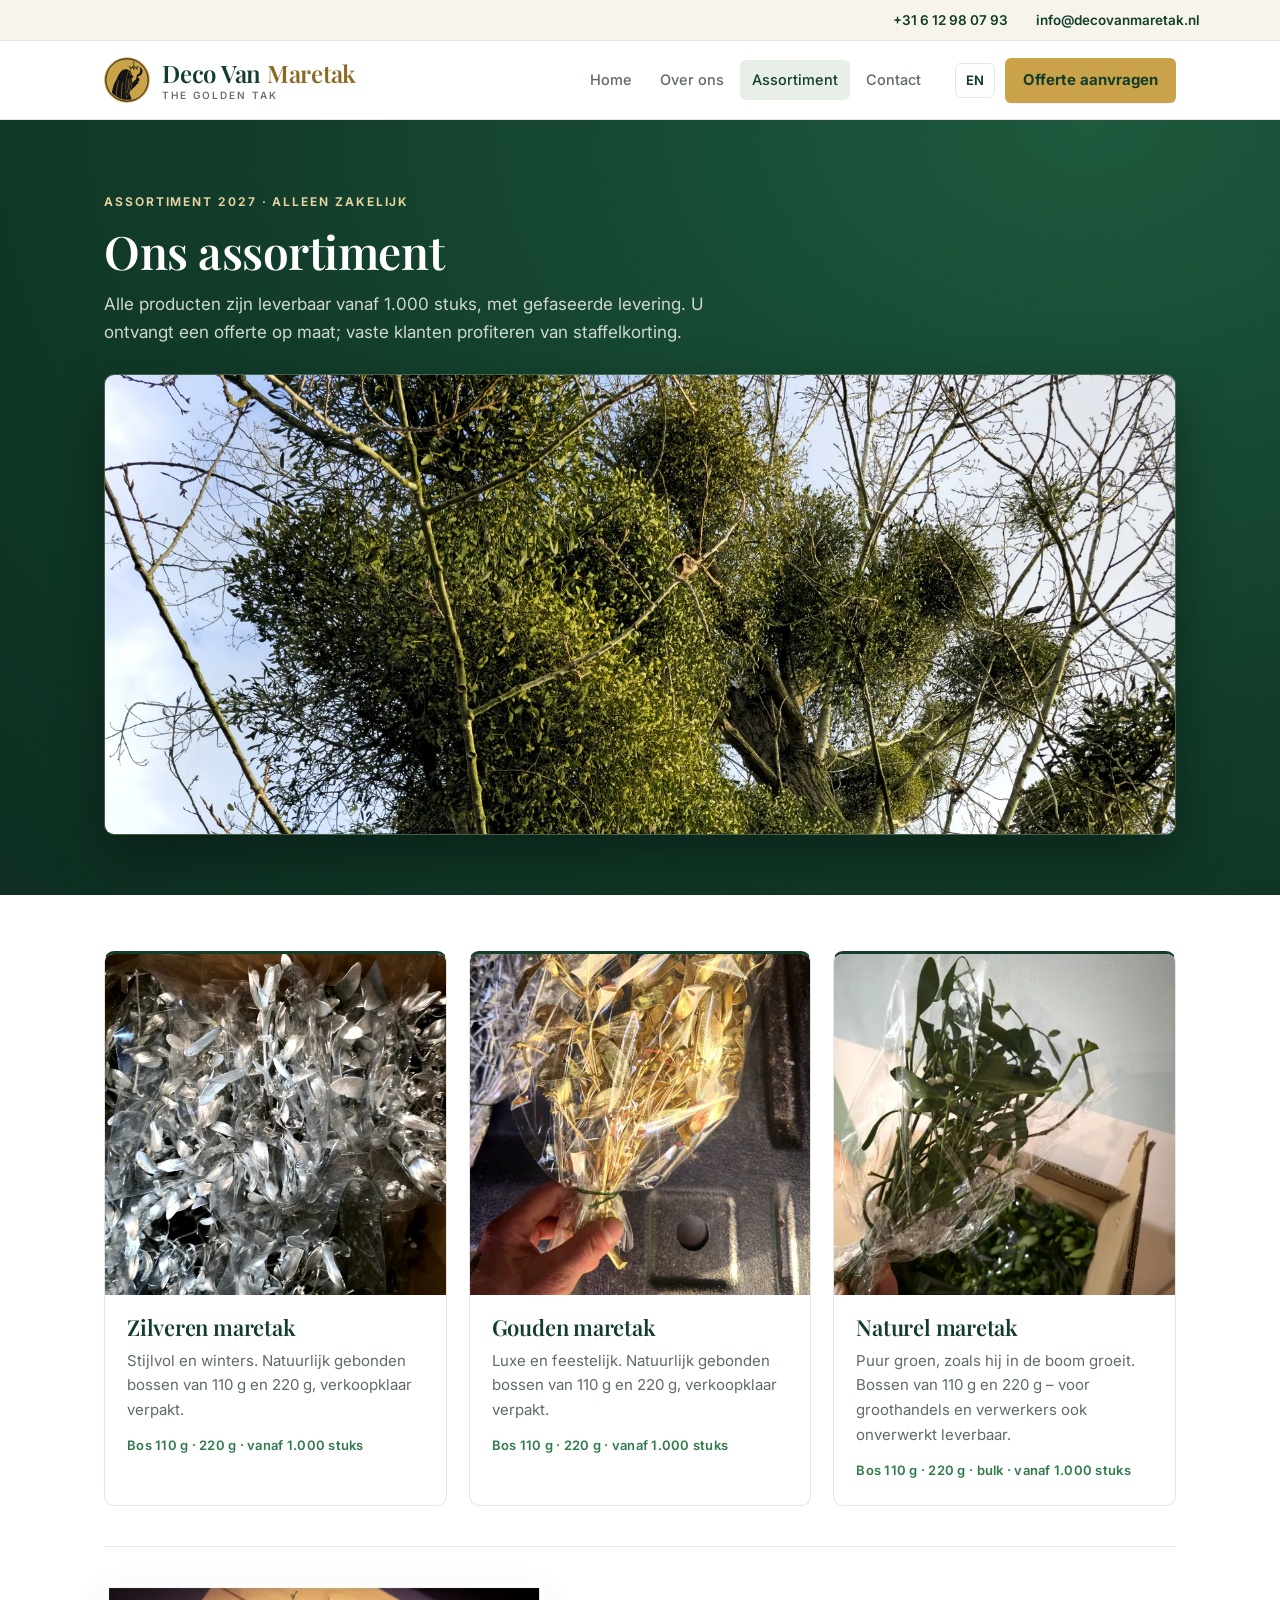
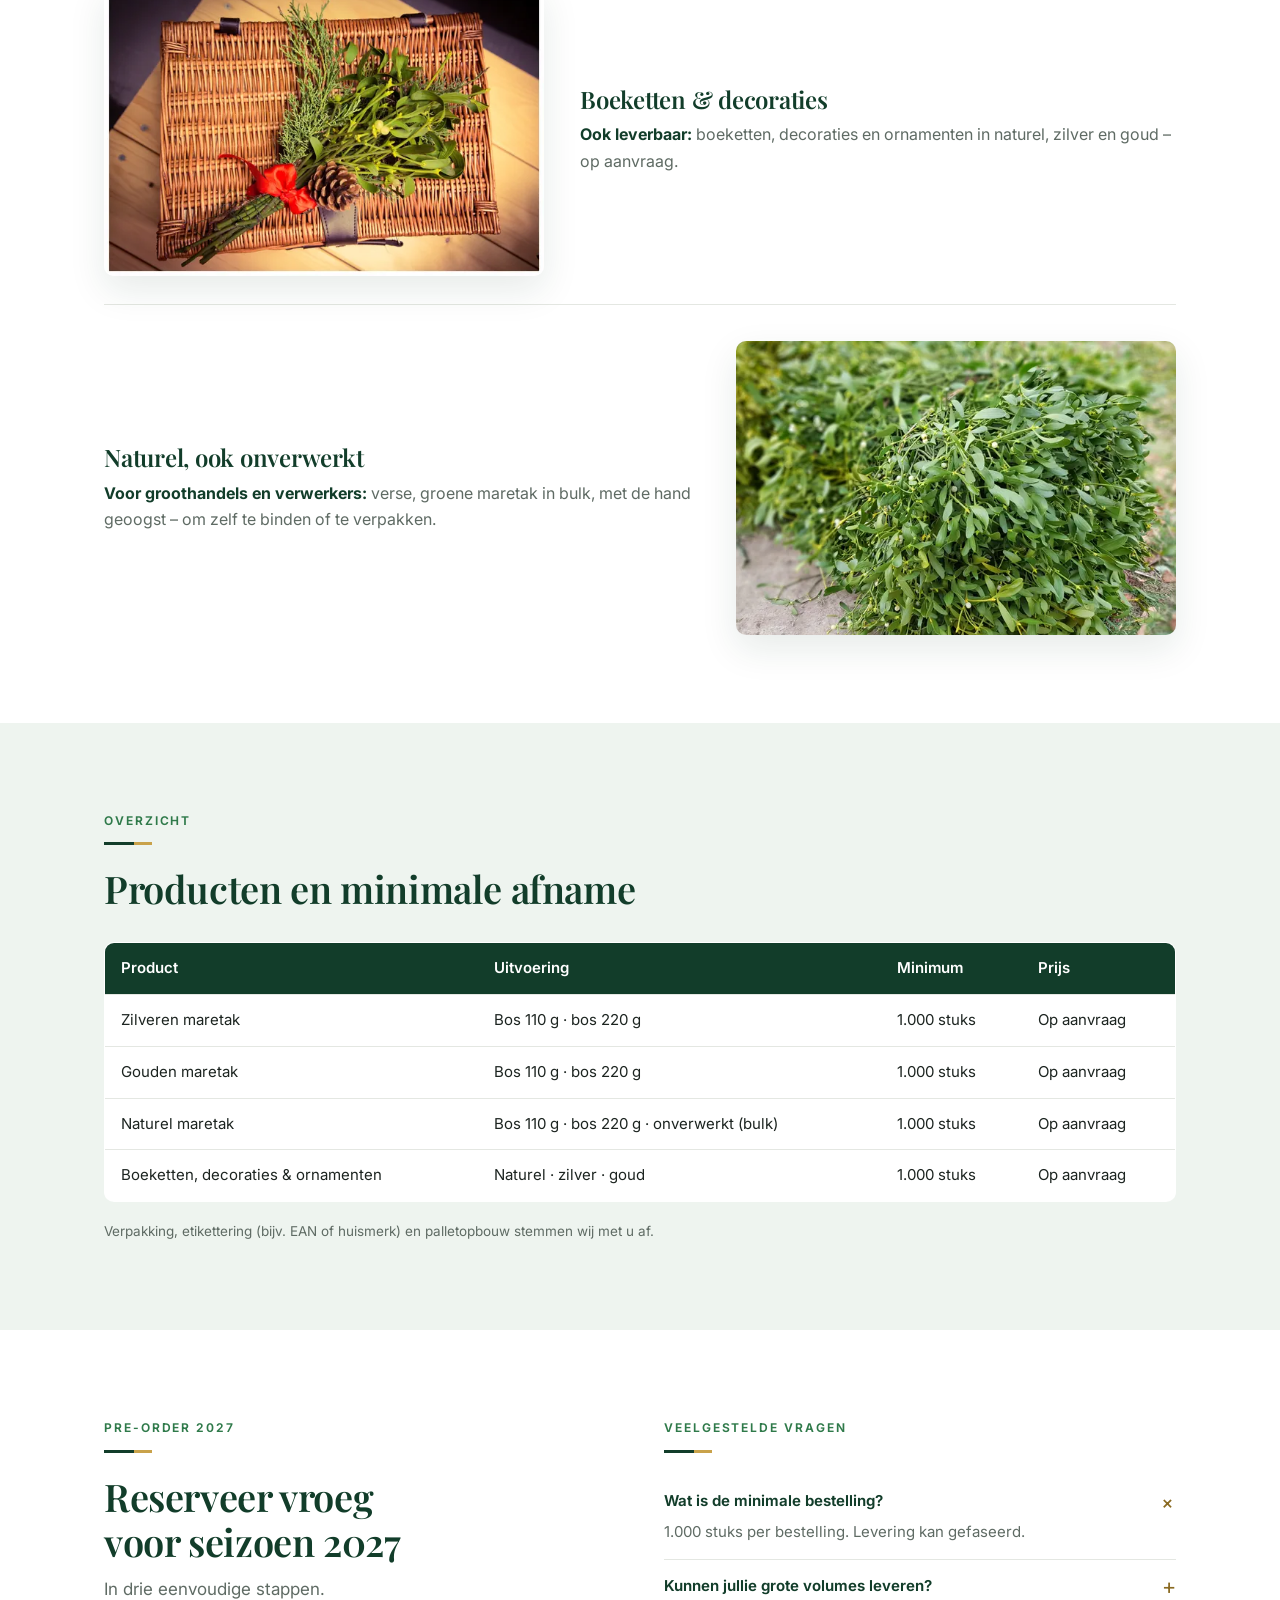
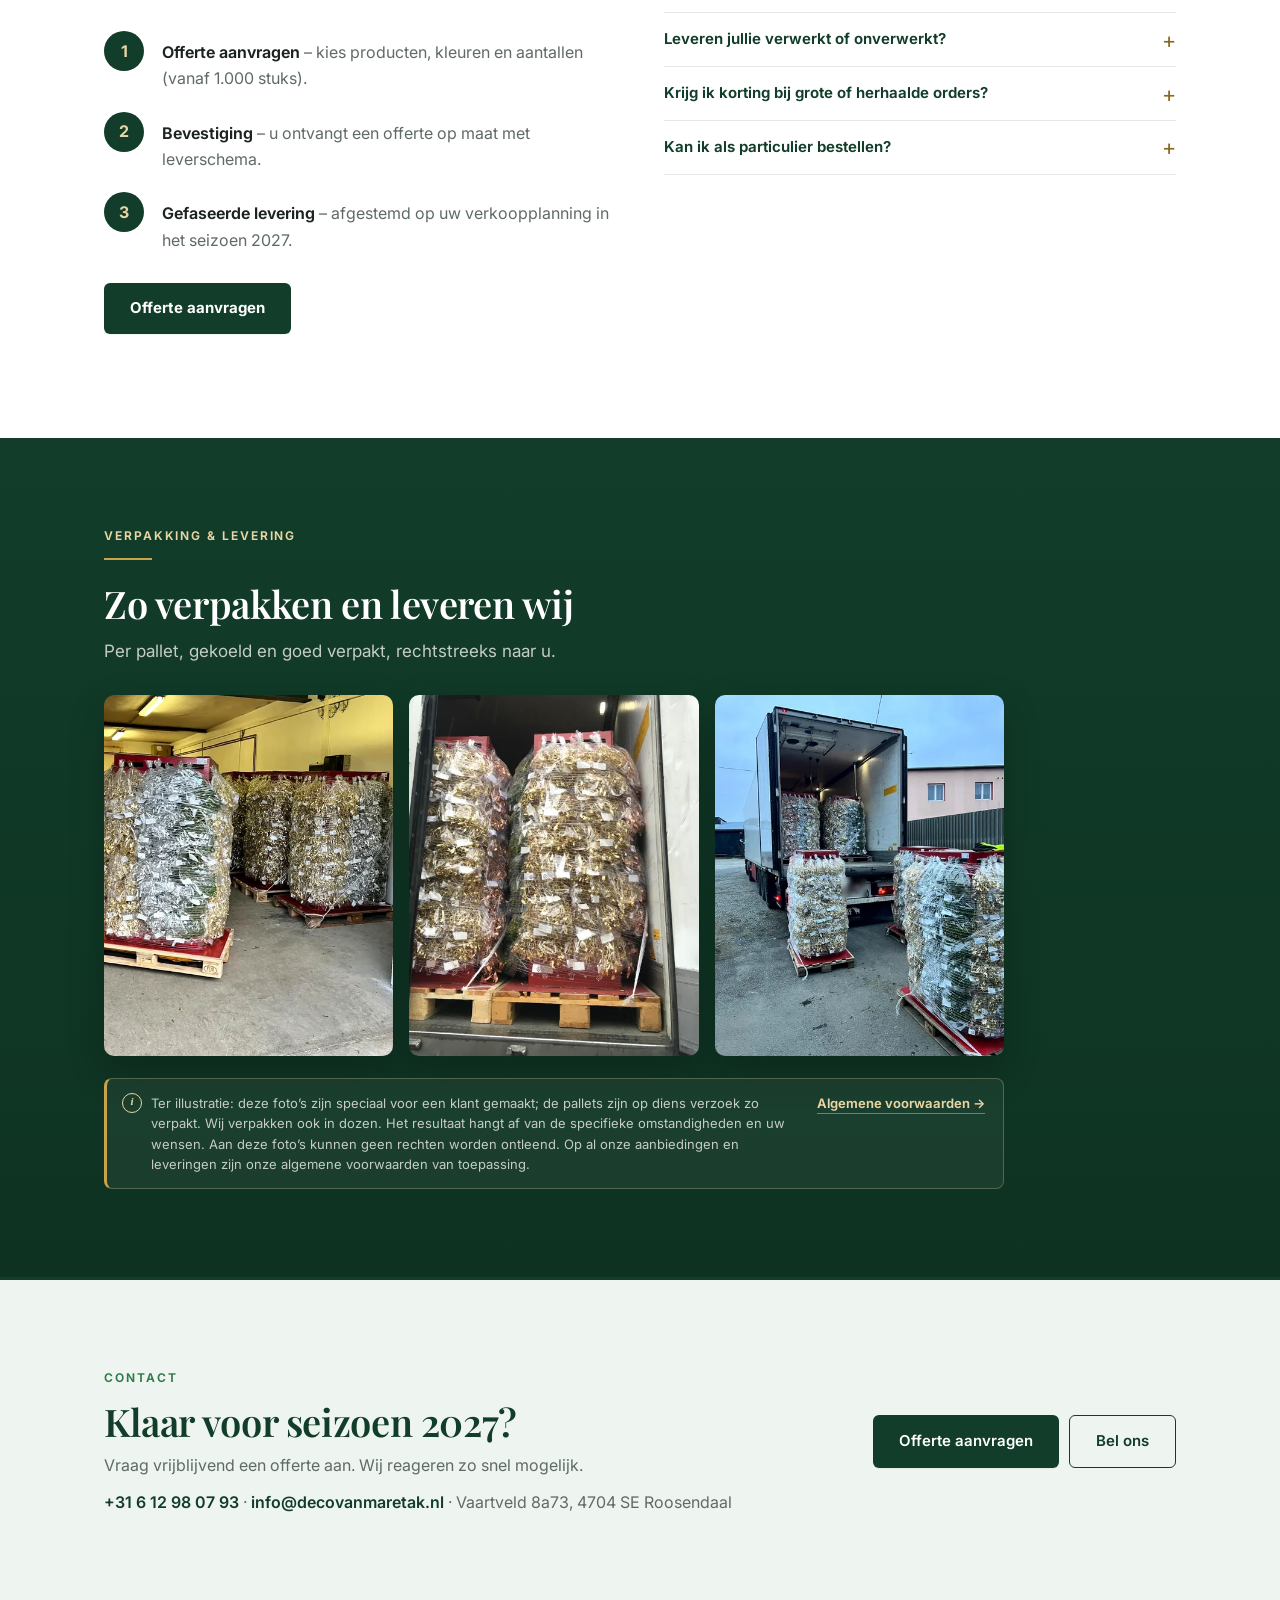
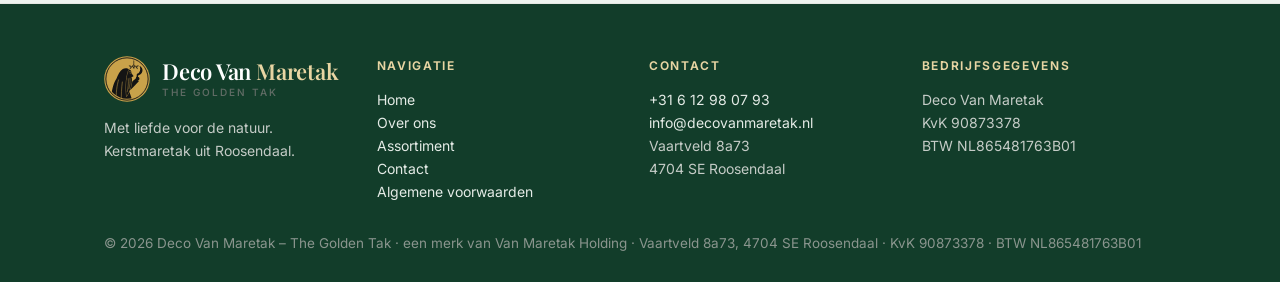
==== commit 529855b9: "Brand: Deco Van Maretak – The Golden Tak; new emblem (black druid silhouette on gold) + favicons" ====
--- a/assortiment.html
+++ b/assortiment.html
@@ -1,11 +1,11 @@
 <!doctype html><html lang="nl"><head><meta charset="utf-8"><meta name="viewport" content="width=device-width,initial-scale=1">
-<title>Assortiment | Decovan Maretak – The Golden Tak</title><meta name="description" content="Decovan Maretak – The Golden Tak – levert natuurlijk gebonden kerstmaretak – naturel, zilver en goud – aan retail en groothandel in de Benelux.">
-<meta property="og:type" content="website"><meta property="og:site_name" content="Decovan Maretak – The Golden Tak"><meta property="og:title" content="Assortiment | Decovan Maretak – The Golden Tak"><meta property="og:description" content="Decovan Maretak – The Golden Tak – levert natuurlijk gebonden kerstmaretak – naturel, zilver en goud – aan retail en groothandel in de Benelux."><meta property="og:locale" content="nl_NL"><meta property="og:locale:alternate" content="en_GB"><meta name="twitter:card" content="summary">
+<title>Assortiment | Deco Van Maretak – The Golden Tak</title><meta name="description" content="Deco Van Maretak – The Golden Tak – levert natuurlijk gebonden kerstmaretak – naturel, zilver en goud – aan retail en groothandel in de Benelux.">
+<meta property="og:type" content="website"><meta property="og:site_name" content="Deco Van Maretak – The Golden Tak"><meta property="og:title" content="Assortiment | Deco Van Maretak – The Golden Tak"><meta property="og:description" content="Deco Van Maretak – The Golden Tak – levert natuurlijk gebonden kerstmaretak – naturel, zilver en goud – aan retail en groothandel in de Benelux."><meta property="og:locale" content="nl_NL"><meta property="og:locale:alternate" content="en_GB"><meta name="twitter:card" content="summary">
 <link rel="preload" href="fonts/playfair-display-var.woff2" as="font" type="font/woff2" crossorigin><link rel="preload" href="fonts/inter-var.woff2" as="font" type="font/woff2" crossorigin>
 <link rel="icon" href="brand/favicon.svg" type="image/svg+xml"><link rel="icon" href="brand/favicon.ico" sizes="48x48"><link rel="apple-touch-icon" href="brand/apple-touch-icon.png"><meta name="theme-color" content="#123d2a">
 <link rel="stylesheet" href="style.css"><script src="app.js" defer></script></head><body class="pg-inner">
 <div class="topbar"><div class="wrap"><a href="tel:+31612980793">+31 6 12 98 07 93</a><a href="mailto:info@decovanmaretak.nl">info@decovanmaretak.nl</a></div></div>
-<header><div class="wrap"><a class="logo" href="index.html"><img class="emblem" src="brand/druid-emblem.svg" width="46" height="46" alt=""><span class="lt">Decovan <span>Maretak</span><small>The Golden Tak</small></span></a>
+<header><div class="wrap"><a class="logo" href="index.html"><img class="emblem" src="brand/druid-emblem.svg" width="46" height="46" alt=""><span class="lt">Deco Van <span>Maretak</span><small>The Golden Tak</small></span></a>
 <nav><a href="index.html" class=""><span class="nl">Home</span><span class="en">Home</span></a><a href="over-ons.html" class=""><span class="nl">Over ons</span><span class="en">About us</span></a><a href="assortiment.html" class="active"><span class="nl">Assortiment</span><span class="en">Range</span></a><a href="contact.html" class=""><span class="nl">Contact</span><span class="en">Contact</span></a></nav><div class="hdr-act"><button class="lang" type="button" aria-label="Taal / language">EN</button><a class="btn" href="contact.html"><span class="nl">Offerte aanvragen</span><span class="en">Request a quote</span></a></div></div></header>
 <main><section class="page-hero"><div class="wrap"><div class="eyebrow"><span class="nl">Assortiment 2027 · alleen zakelijk</span><span class="en">Range 2027 · business only</span></div><h1><span class="nl">Ons assortiment</span><span class="en">Our range</span></h1>
 <p><span class="nl">Alle producten zijn leverbaar vanaf 1.000 stuks, met gefaseerde levering. U ontvangt een offerte op maat; vaste klanten profiteren van staffelkorting.</span><span class="en">All products are available from 1,000 pieces with phased delivery. You receive a tailored quote; regular customers benefit from volume discounts.</span></p>
@@ -38,9 +38,9 @@
 <p style="margin-top:10px"><a href="tel:+31612980793">+31 6 12 98 07 93</a> · <a href="mailto:info@decovanmaretak.nl">info@decovanmaretak.nl</a> · Vaartveld 8a73, 4704 SE Roosendaal</p></div>
 <div class="acts"><a class="btn dark" href="contact.html"><span class="nl">Offerte aanvragen</span><span class="en">Request a quote</span></a><a class="btn ghost-ink" href="tel:+31612980793"><span class="nl">Bel ons</span><span class="en">Call us</span></a></div></div></section></main>
 <footer><div class="wrap"><div class="grid4">
-<div><div class="logo"><img class="emblem" src="brand/druid-emblem.svg" width="44" height="44" alt=""><span class="lt">Decovan <span>Maretak</span><small>The Golden Tak</small></span></div><p><span class="nl">Met liefde voor de natuur.<br>Kerstmaretak uit Roosendaal.</span><span class="en">With love for nature.<br>Christmas mistletoe from Roosendaal.</span></p></div>
+<div><div class="logo"><img class="emblem" src="brand/druid-emblem.svg" width="44" height="44" alt=""><span class="lt">Deco Van <span>Maretak</span><small>The Golden Tak</small></span></div><p><span class="nl">Met liefde voor de natuur.<br>Kerstmaretak uit Roosendaal.</span><span class="en">With love for nature.<br>Christmas mistletoe from Roosendaal.</span></p></div>
 <div><h4><span class="nl">Navigatie</span><span class="en">Navigation</span></h4><a href="index.html"><span class="nl">Home</span><span class="en">Home</span></a><br><a href="over-ons.html"><span class="nl">Over ons</span><span class="en">About us</span></a><br><a href="assortiment.html"><span class="nl">Assortiment</span><span class="en">Range</span></a><br><a href="contact.html"><span class="nl">Contact</span><span class="en">Contact</span></a><br><a href="voorwaarden.html"><span class="nl">Algemene voorwaarden</span><span class="en">Terms and conditions</span></a></div>
 <div><h4>Contact</h4><a href="tel:+31612980793">+31 6 12 98 07 93</a><br><a href="mailto:info@decovanmaretak.nl">info@decovanmaretak.nl</a><br>Vaartveld 8a73<br>4704 SE Roosendaal</div>
-<div><h4><span class="nl">Bedrijfsgegevens</span><span class="en">Company details</span></h4>Decovan Maretak<br><span class="nl">KvK</span><span class="en">CoC</span> 90873378<br><span class="nl">BTW</span><span class="en">VAT</span> NL865481763B01</div>
-</div><p class="note">© 2026 Decovan Maretak – The Golden Tak · <span class="nl">een merk van</span><span class="en">a brand of</span> Van Maretak Holding · Vaartveld 8a73, 4704 SE Roosendaal · <span class="nl">KvK</span><span class="en">CoC</span> 90873378 · <span class="nl">BTW</span><span class="en">VAT</span> NL865481763B01</p></div></footer>
+<div><h4><span class="nl">Bedrijfsgegevens</span><span class="en">Company details</span></h4>Deco Van Maretak<br><span class="nl">KvK</span><span class="en">CoC</span> 90873378<br><span class="nl">BTW</span><span class="en">VAT</span> NL865481763B01</div>
+</div><p class="note">© 2026 Deco Van Maretak – The Golden Tak · <span class="nl">een merk van</span><span class="en">a brand of</span> Van Maretak Holding · Vaartveld 8a73, 4704 SE Roosendaal · <span class="nl">KvK</span><span class="en">CoC</span> 90873378 · <span class="nl">BTW</span><span class="en">VAT</span> NL865481763B01</p></div></footer>
 </body></html>
